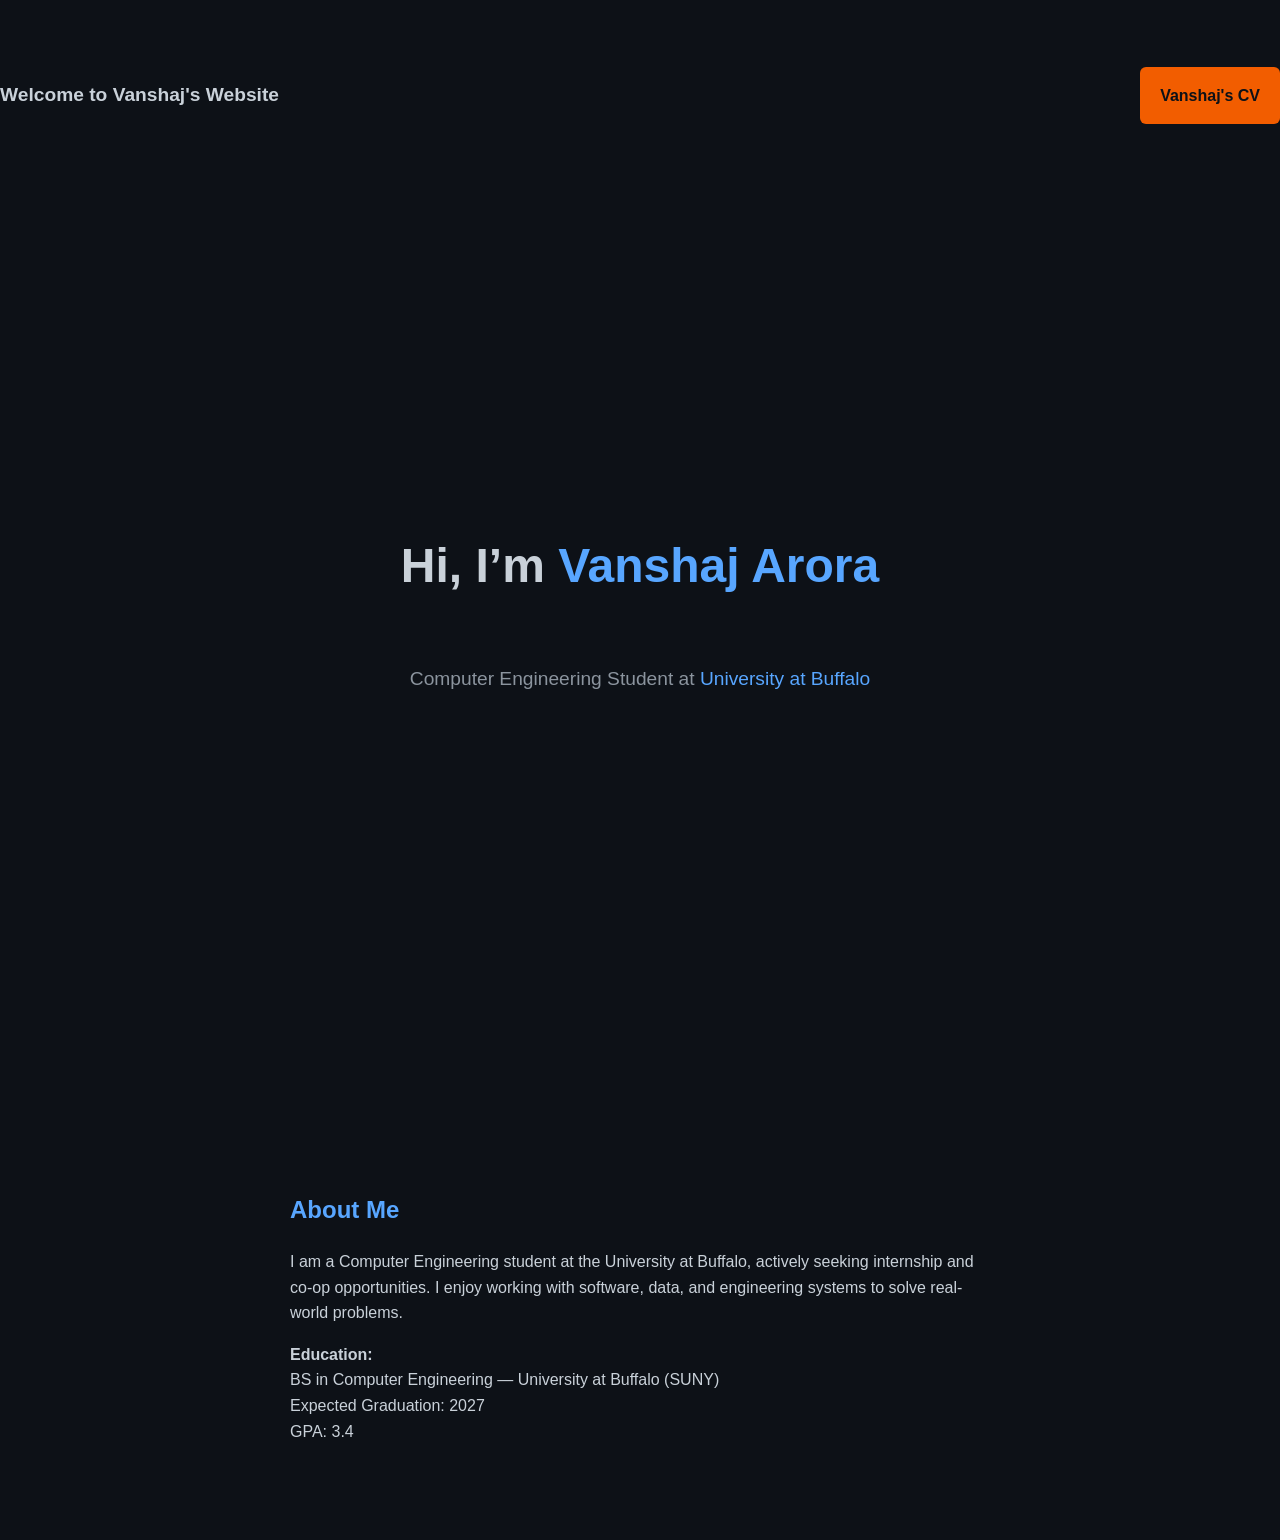
==== index.html @ a30e6b54 "Add files via upload" ====
<!DOCTYPE html>
<html lang="en">
<head>
  <meta charset="UTF-8" />
  <meta name="viewport" content="width=device-width, initial-scale=1.0" />
  <title>My Portfolio</title>
  <link rel="stylesheet" href="style.css">
</head>
<body>

  <!-- NAVBAR -->
  <header class="navbar">
  <div class="nav-container">
    <div class="logo"> Welcome to Vanshaj's Website </div>

    <div class="nav-right">
      <a href="Vanshaj Website/Vanshaj CV.pdf" download class="cv-btn">Vanshaj's CV</a>
    </div>
  </div>
</header>

  <!-- HERO SECTION -->
  <section id="hero">
    <h1>Hi, I’m <span class="highlight">Vanshaj Arora</span></h1>
    <p>
  Computer Engineering Student at
  <a href="https://www.buffalo.edu" target="_blank" class="school-link">
    University at Buffalo
  </a>
</p>
  </section>

  <!-- ABOUT SECTION -->
  <section id="about">
    <h2>About Me</h2>
    <p>
      I am a Computer Engineering student at the University at Buffalo,
      actively seeking internship and co-op opportunities.
      I enjoy working with software, data, and engineering systems
      to solve real-world problems.
    </p>

    <p>
      <strong>Education:</strong><br>
      BS in Computer Engineering — University at Buffalo (SUNY)<br>
      Expected Graduation: 2027<br>
      GPA: 3.4
    </p>
  </section>

</body>
</html>
---- style.css ----
body {
  padding-top: 80px;
  margin: 0;
  font-family: Arial, Helvetica, sans-serif;
  background-color: #0d1117;
  color: #c9d1d9;
  line-height: 1.6;
}

section {
  padding: 80px 20px;
  max-width: 900px;
  margin: auto;
}

/* HERO */
#hero {
  text-align: center;
  min-height: calc(100vh - 80px);
  display: flex;
  flex-direction: column;
  justify-content: center;
}

#hero h1 {
  font-size: 3rem;
}

#hero p {
  font-size: 1.2rem;
  color: #8b949e;
}

.highlight {
  color: #58a6ff;
}

/* ABOUT */
#about {
  max-width: 700px;
  margin: 0 auto;
  text-align: left;
}

h2 {
  color: #58a6ff;
  margin-bottom: 20px;
}

/* NAVBAR */
.navbar {
  .nav-container {
  max-width: 1300px;
  margin: 0 auto;
  width: 100%;
  display: flex;
  justify-content: space-between;
  align-items: center;
}

}

.logo {
  font-size: 1.2rem;
  font-weight: bold;
}

/* CV BUTTON */
.cv-btn {
  padding: 20px 20px;
  background-color: #f25d00;
  color: #0d1117;
  text-decoration: brown;
  border-radius: 6px;
  font-weight: bold;
}

.cv-btn:hover {
  transform: translateY(-2px);
}
.school-link {
  color: #58a6ff;
  text-decoration: none;
  font-weight: 500;
}

.school-link:hover {
  text-decoration: underline;
}
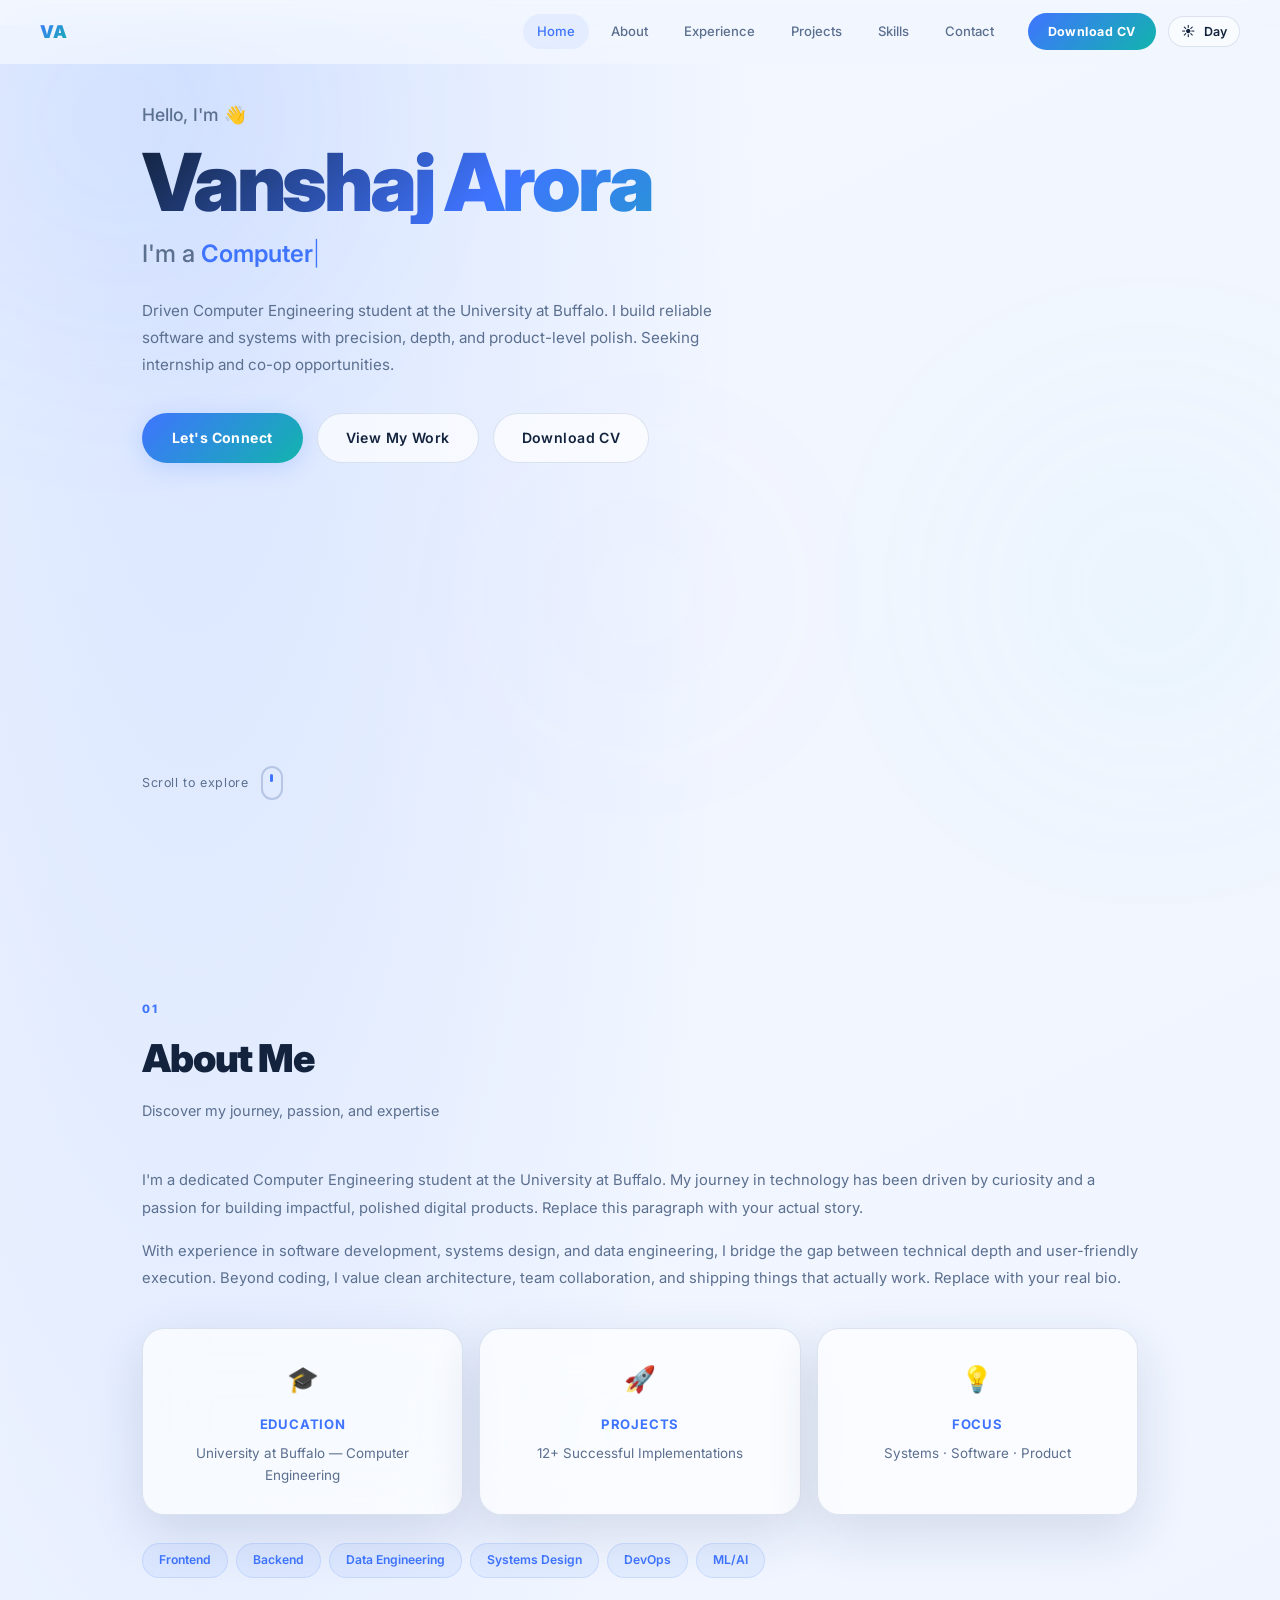
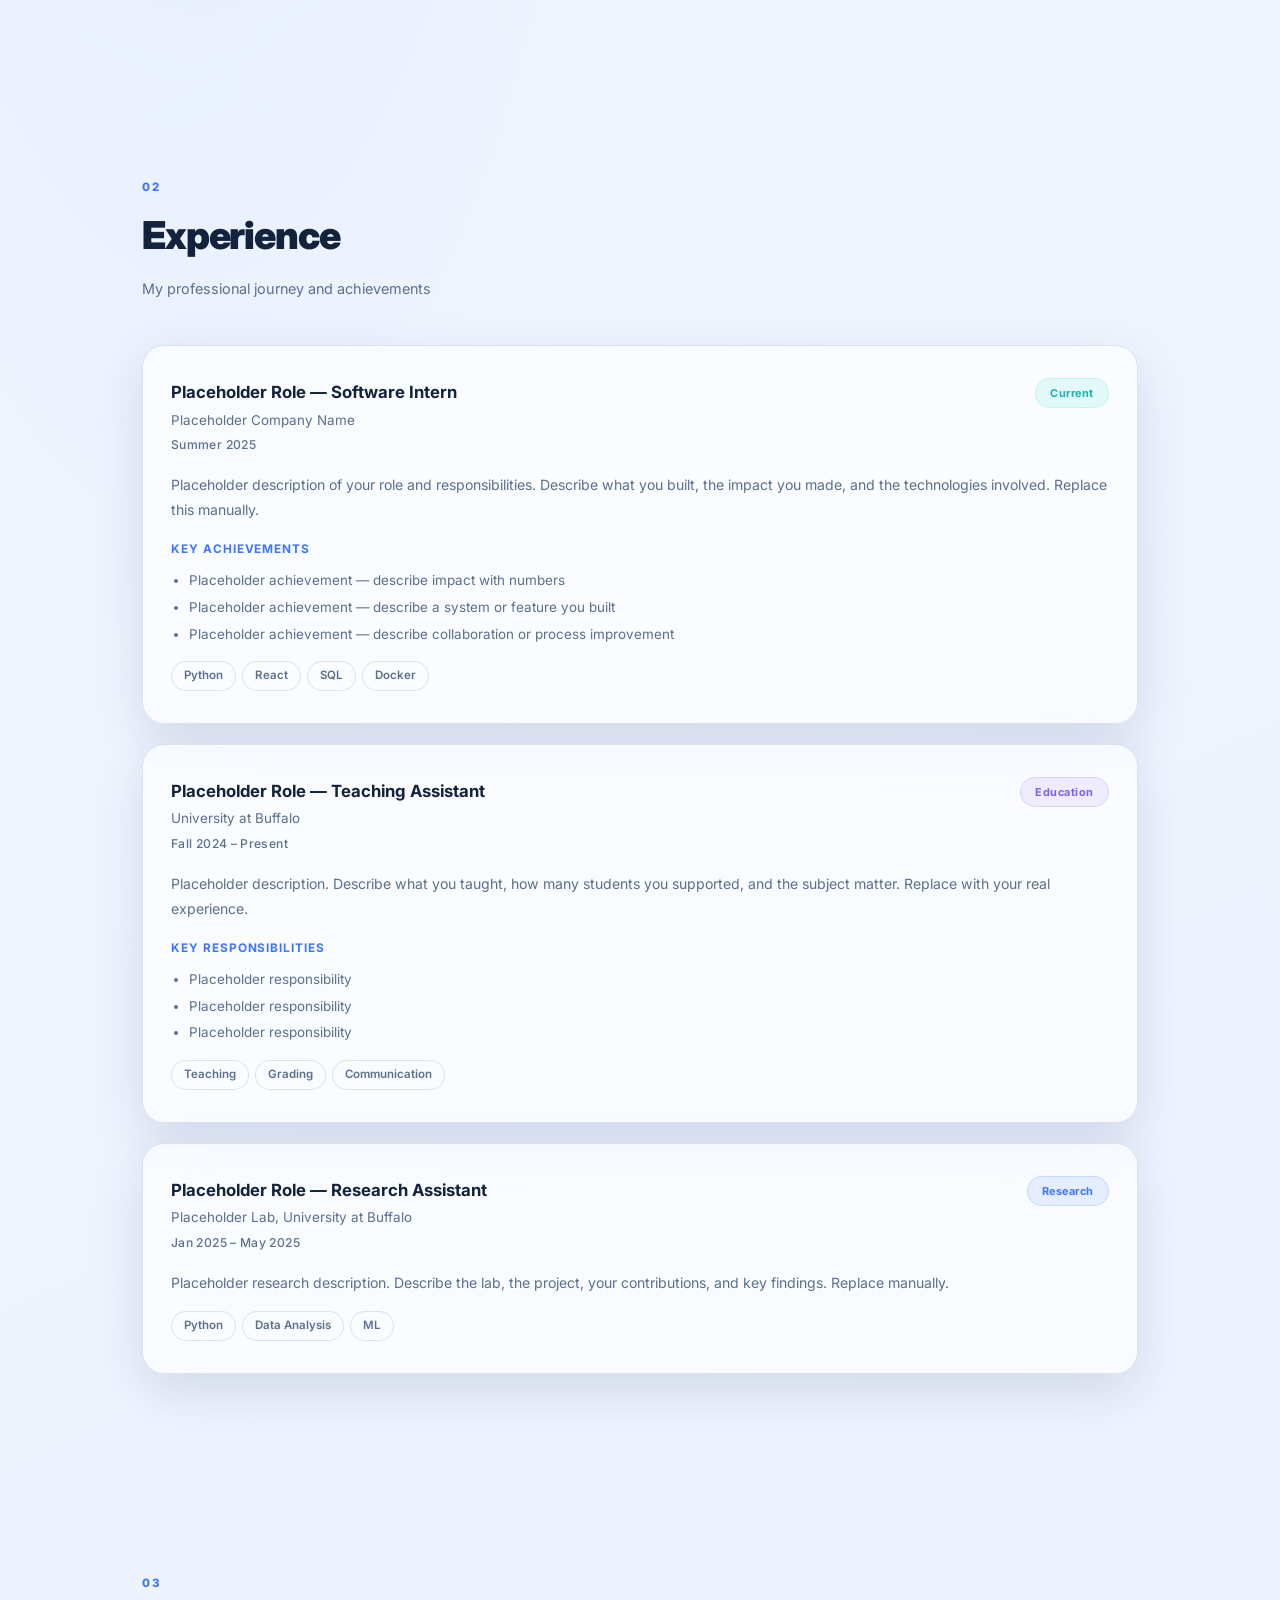
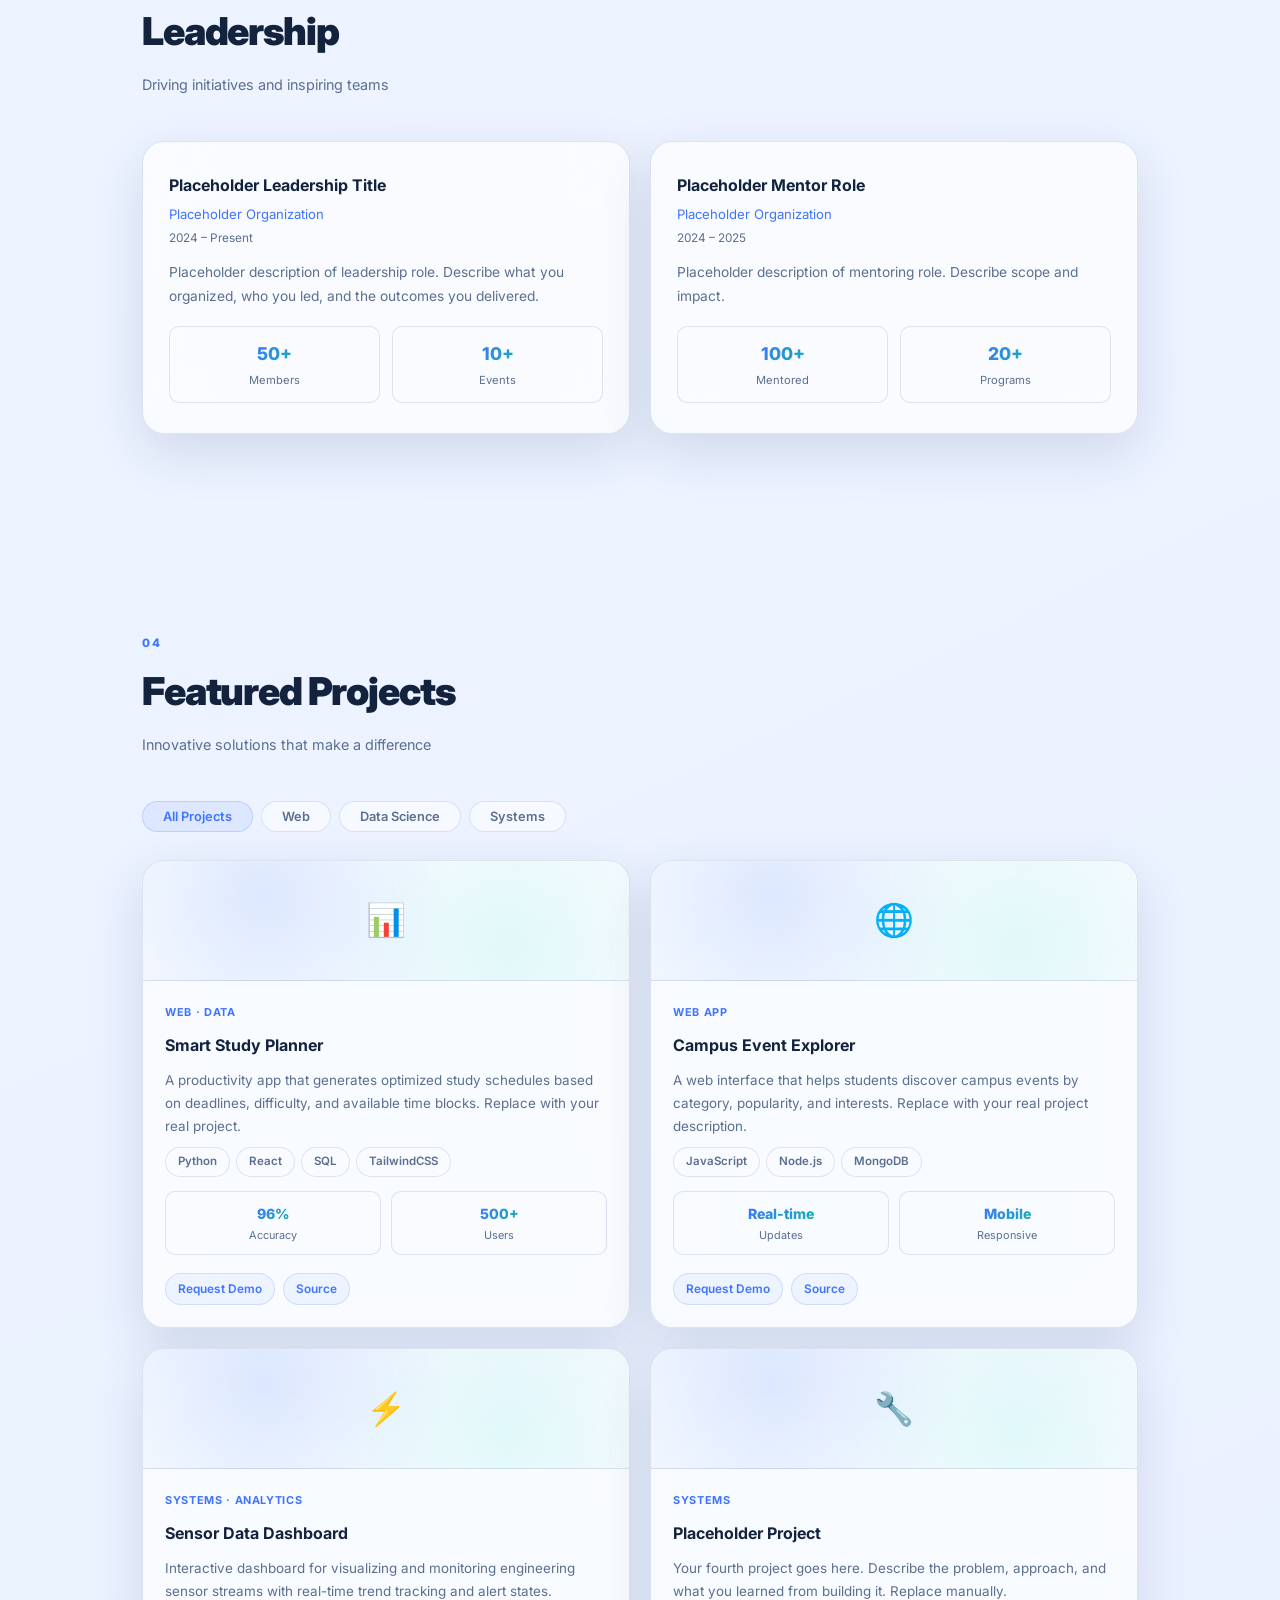
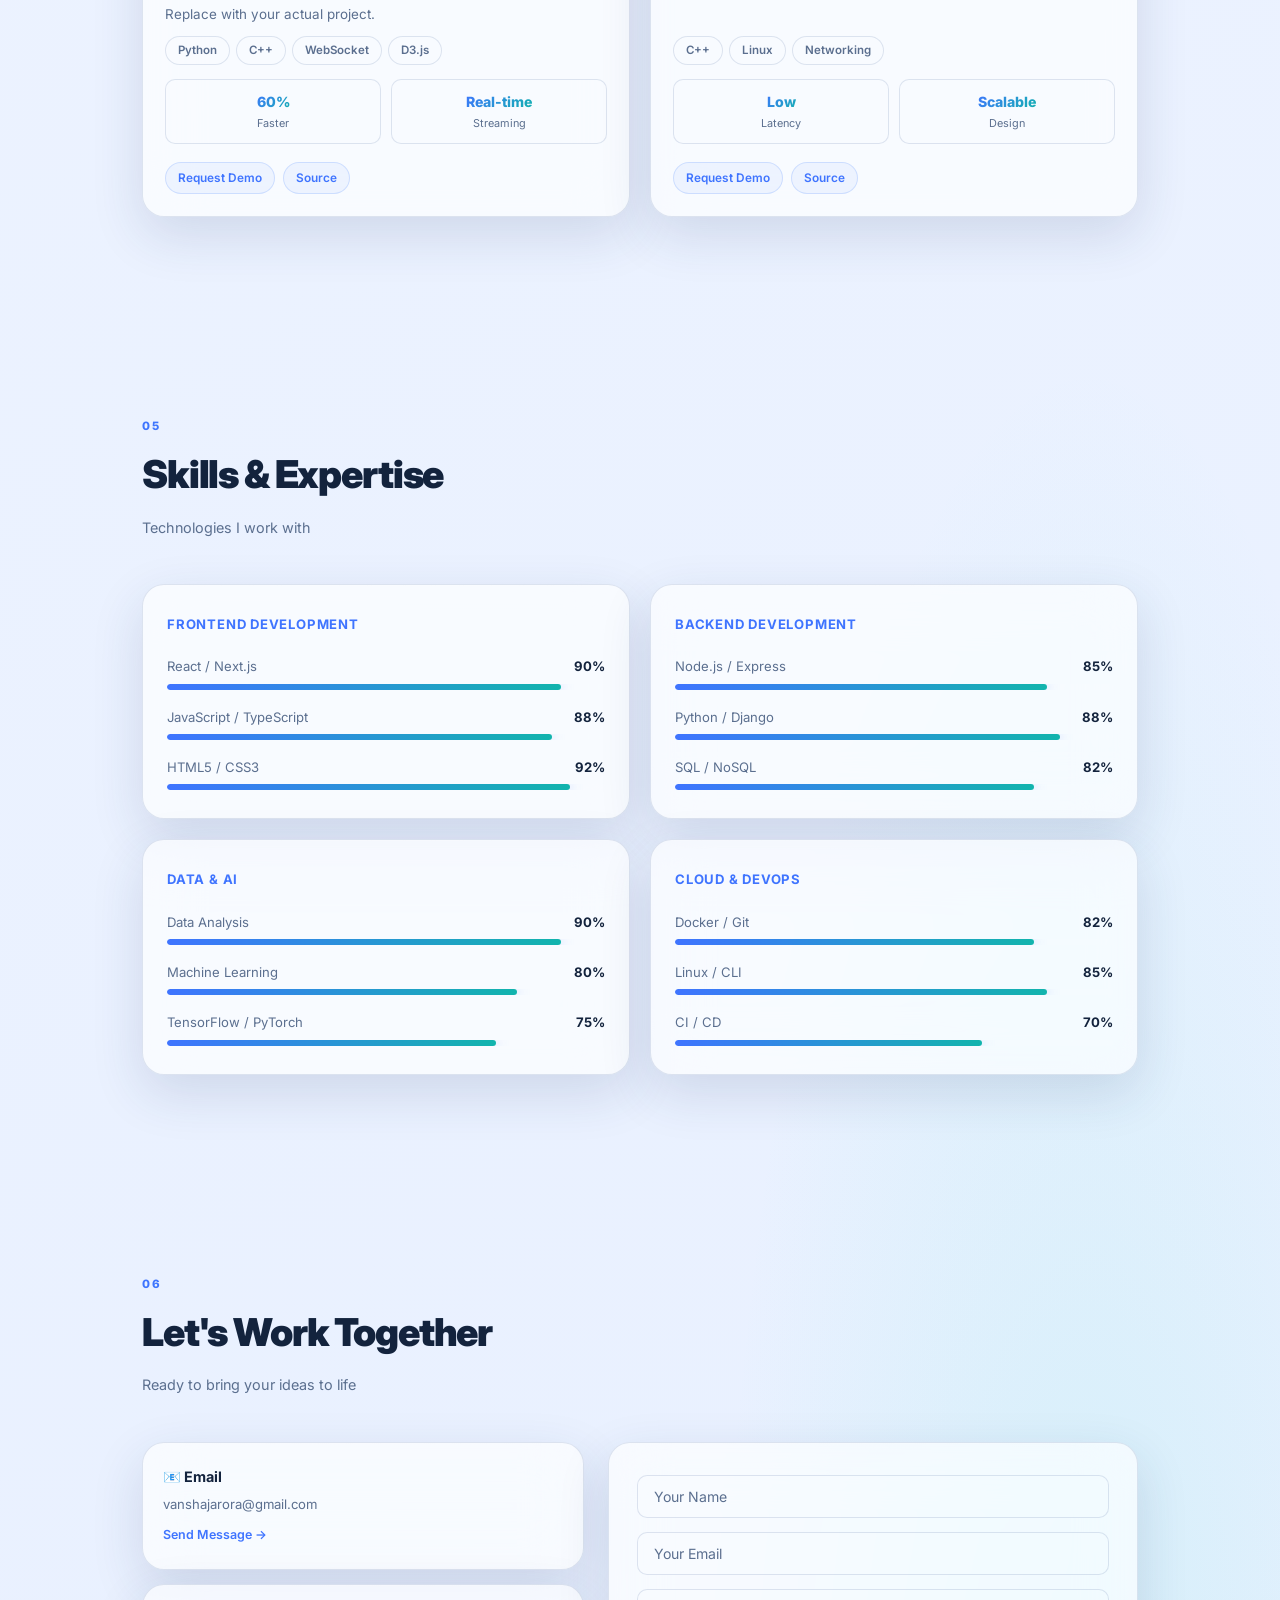
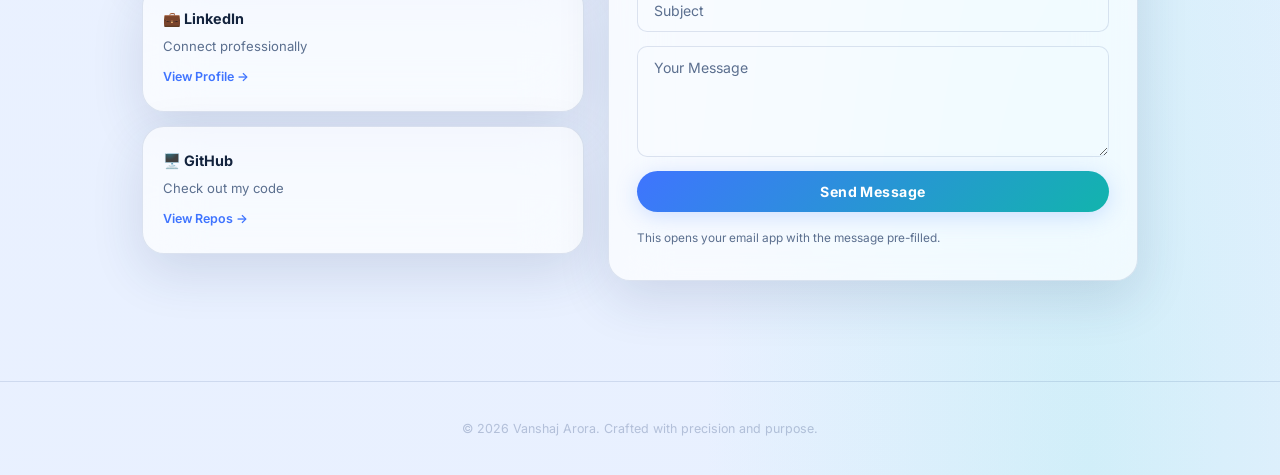
==== commit 5cfd9829: "Add files via upload" ====
--- a/index.html
+++ b/index.html
@@ -3,50 +3,698 @@
 <head>
   <meta charset="UTF-8" />
   <meta name="viewport" content="width=device-width, initial-scale=1.0" />
-  <title>My Portfolio</title>
+  <title>Vanshaj Arora | Software Engineer</title>
+  <script>
+    (() => {
+      const saved = localStorage.getItem("theme");
+      const prefersLight = window.matchMedia && window.matchMedia("(prefers-color-scheme: light)").matches;
+      const theme = saved || (prefersLight ? "light" : "dark");
+      document.documentElement.setAttribute("data-theme", theme);
+    })();
+  </script>
+  <link rel="preconnect" href="https://fonts.googleapis.com">
+  <link rel="preconnect" href="https://fonts.gstatic.com" crossorigin>
+  <link href="https://fonts.googleapis.com/css2?family=Inter:wght@300;400;500;600;700;800;900&display=swap" rel="stylesheet">
   <link rel="stylesheet" href="style.css">
 </head>
 <body>
 
-  <!-- NAVBAR -->
-  <header class="navbar">
-  <div class="nav-container">
-    <div class="logo"> Welcome to Vanshaj's Website </div>
-
+  <!-- ═══ SCROLL PROGRESS ═══ -->
+  <div class="scroll-progress" id="scrollProgress"></div>
+
+  <!-- ═══ CURSOR GLOW ═══ -->
+  <div class="cursor-glow" id="cursorGlow" aria-hidden="true"></div>
+
+  <!-- ═══ BACKGROUND ═══ -->
+  <div class="bg-blur b1"></div>
+  <div class="bg-blur b2"></div>
+  <div class="bg-blur b3"></div>
+  <div class="particle-overlay"></div>
+
+  <!-- ═══ NAVBAR ═══ -->
+  <header class="navbar" id="navbar">
+    <a href="#hero" class="nav-logo">VA</a>
+    <nav class="nav-links" id="navLinks">
+      <a href="#hero" class="active">Home</a>
+      <a href="#about">About</a>
+      <a href="#experience">Experience</a>
+      <a href="#projects">Projects</a>
+      <a href="#skills">Skills</a>
+      <a href="#contact">Contact</a>
+    </nav>
     <div class="nav-right">
-      <a href="Vanshaj Website/Vanshaj CV.pdf" download class="cv-btn">Vanshaj's CV</a>
+      <a href="Vanshaj CV.pdf" download class="nav-cv-btn">Download CV</a>
+      <button class="theme-toggle" id="themeToggle" type="button" aria-label="Toggle day and night mode">
+        <span class="theme-toggle-icon" id="themeToggleIcon">🌙</span>
+        <span class="theme-toggle-label" id="themeToggleLabel">Night</span>
+      </button>
+      <button class="hamburger" id="hamburger" type="button" aria-label="Toggle menu">
+        <span></span><span></span><span></span>
+      </button>
     </div>
+  </header>
+
+  <!-- ═══ MOBILE NAV ═══ -->
+  <div class="mobile-nav" id="mobileNav">
+    <a href="#hero">Home</a>
+    <a href="#about">About</a>
+    <a href="#experience">Experience</a>
+    <a href="#projects">Projects</a>
+    <a href="#skills">Skills</a>
+    <a href="#contact">Contact</a>
+    <button class="theme-toggle theme-toggle-mobile" id="themeToggleMobile" type="button" aria-label="Toggle day and night mode">
+      <span class="theme-toggle-icon" id="themeToggleIconMobile">🌙</span>
+      <span class="theme-toggle-label" id="themeToggleLabelMobile">Night Mode</span>
+    </button>
   </div>
-</header>
-
-  <!-- HERO SECTION -->
-  <section id="hero">
-    <h1>Hi, I’m <span class="highlight">Vanshaj Arora</span></h1>
-    <p>
-  Computer Engineering Student at
-  <a href="https://www.buffalo.edu" target="_blank" class="school-link">
-    University at Buffalo
-  </a>
-</p>
-  </section>
-
-  <!-- ABOUT SECTION -->
-  <section id="about">
-    <h2>About Me</h2>
-    <p>
-      I am a Computer Engineering student at the University at Buffalo,
-      actively seeking internship and co-op opportunities.
-      I enjoy working with software, data, and engineering systems
-      to solve real-world problems.
-    </p>
-
-    <p>
-      <strong>Education:</strong><br>
-      BS in Computer Engineering — University at Buffalo (SUNY)<br>
-      Expected Graduation: 2027<br>
-      GPA: 3.4
-    </p>
-  </section>
+
+  <main>
+
+    <!-- ═══ 00 · HERO ═══ -->
+    <section id="hero" class="sect sect-hero">
+      <div class="hero-content reveal">
+        <p class="hero-hello">Hello, I'm <span class="wave">👋</span></p>
+        <h1 class="hero-name">Vanshaj Arora</h1>
+        <p class="hero-typed">I'm a <span class="typed" id="typed"></span><span class="typed-cursor">|</span></p>
+        <p class="hero-bio">
+          Driven Computer Engineering student at the University at Buffalo.
+          I build reliable software and systems with precision, depth, and product-level polish.
+          Seeking internship and co-op opportunities.
+        </p>
+        <div class="hero-btns">
+          <a href="#contact" class="btn-glow">Let's Connect</a>
+          <a href="#projects" class="btn-outline">View My Work</a>
+          <a href="Vanshaj CV.pdf" download class="btn-outline">Download CV</a>
+        </div>
+      </div>
+      <div class="scroll-hint reveal">
+        <span>Scroll to explore</span>
+        <div class="scroll-mouse"><div class="scroll-dot"></div></div>
+      </div>
+    </section>
+
+    <!-- ═══ 01 · ABOUT ═══ -->
+    <section id="about" class="sect">
+      <div class="sect-inner reveal">
+        <p class="sect-num">01</p>
+        <h2 class="sect-title">About Me</h2>
+        <p class="sect-sub">Discover my journey, passion, and expertise</p>
+
+        <div class="about-body">
+          <p>
+            I'm a dedicated Computer Engineering student at the University at Buffalo.
+            My journey in technology has been driven by curiosity and a passion for building
+            impactful, polished digital products. Replace this paragraph with your actual story.
+          </p>
+          <p>
+            With experience in software development, systems design, and data engineering,
+            I bridge the gap between technical depth and user-friendly execution.
+            Beyond coding, I value clean architecture, team collaboration, and shipping
+            things that actually work. Replace with your real bio.
+          </p>
+        </div>
+
+        <div class="about-cards">
+          <div class="about-card glass-card">
+            <div class="about-card-icon">🎓</div>
+            <h4>Education</h4>
+            <p>University at Buffalo — Computer Engineering</p>
+          </div>
+          <div class="about-card glass-card">
+            <div class="about-card-icon">🚀</div>
+            <h4>Projects</h4>
+            <p>12+ Successful Implementations</p>
+          </div>
+          <div class="about-card glass-card">
+            <div class="about-card-icon">💡</div>
+            <h4>Focus</h4>
+            <p>Systems · Software · Product</p>
+          </div>
+        </div>
+
+        <div class="about-pills">
+          <span>Frontend</span>
+          <span>Backend</span>
+          <span>Data Engineering</span>
+          <span>Systems Design</span>
+          <span>DevOps</span>
+          <span>ML/AI</span>
+        </div>
+      </div>
+    </section>
+
+    <!-- ═══ 02 · EXPERIENCE ═══ -->
+    <section id="experience" class="sect">
+      <div class="sect-inner reveal">
+        <p class="sect-num">02</p>
+        <h2 class="sect-title">Experience</h2>
+        <p class="sect-sub">My professional journey and achievements</p>
+
+        <div class="exp-list">
+
+          <article class="exp-card glass-card">
+            <div class="exp-header">
+              <div>
+                <h3>Placeholder Role — Software Intern</h3>
+                <p class="exp-org">Placeholder Company Name</p>
+                <p class="exp-date">Summer 2025</p>
+              </div>
+              <span class="exp-badge badge-current">Current</span>
+            </div>
+            <p class="exp-desc">
+              Placeholder description of your role and responsibilities. Describe what you
+              built, the impact you made, and the technologies involved. Replace this manually.
+            </p>
+            <div class="exp-highlights">
+              <h4>Key Achievements</h4>
+              <ul>
+                <li>Placeholder achievement — describe impact with numbers</li>
+                <li>Placeholder achievement — describe a system or feature you built</li>
+                <li>Placeholder achievement — describe collaboration or process improvement</li>
+              </ul>
+            </div>
+            <div class="pill-row">
+              <span>Python</span><span>React</span><span>SQL</span><span>Docker</span>
+            </div>
+          </article>
+
+          <article class="exp-card glass-card">
+            <div class="exp-header">
+              <div>
+                <h3>Placeholder Role — Teaching Assistant</h3>
+                <p class="exp-org">University at Buffalo</p>
+                <p class="exp-date">Fall 2024 – Present</p>
+              </div>
+              <span class="exp-badge badge-edu">Education</span>
+            </div>
+            <p class="exp-desc">
+              Placeholder description. Describe what you taught, how many students you
+              supported, and the subject matter. Replace with your real experience.
+            </p>
+            <div class="exp-highlights">
+              <h4>Key Responsibilities</h4>
+              <ul>
+                <li>Placeholder responsibility</li>
+                <li>Placeholder responsibility</li>
+                <li>Placeholder responsibility</li>
+              </ul>
+            </div>
+            <div class="pill-row">
+              <span>Teaching</span><span>Grading</span><span>Communication</span>
+            </div>
+          </article>
+
+          <article class="exp-card glass-card">
+            <div class="exp-header">
+              <div>
+                <h3>Placeholder Role — Research Assistant</h3>
+                <p class="exp-org">Placeholder Lab, University at Buffalo</p>
+                <p class="exp-date">Jan 2025 – May 2025</p>
+              </div>
+              <span class="exp-badge badge-research">Research</span>
+            </div>
+            <p class="exp-desc">
+              Placeholder research description. Describe the lab, the project, your
+              contributions, and key findings. Replace manually.
+            </p>
+            <div class="pill-row">
+              <span>Python</span><span>Data Analysis</span><span>ML</span>
+            </div>
+          </article>
+
+        </div>
+      </div>
+    </section>
+
+    <!-- ═══ 03 · LEADERSHIP ═══ -->
+    <section id="leadership" class="sect">
+      <div class="sect-inner reveal">
+        <p class="sect-num">03</p>
+        <h2 class="sect-title">Leadership</h2>
+        <p class="sect-sub">Driving initiatives and inspiring teams</p>
+
+        <div class="lead-grid">
+
+          <article class="lead-card glass-card">
+            <h3>Placeholder Leadership Title</h3>
+            <p class="lead-org">Placeholder Organization</p>
+            <p class="lead-date">2024 – Present</p>
+            <p class="lead-desc">
+              Placeholder description of leadership role. Describe what you organized,
+              who you led, and the outcomes you delivered.
+            </p>
+            <div class="lead-stats">
+              <div class="lead-stat">
+                <strong>50+</strong>
+                <span>Members</span>
+              </div>
+              <div class="lead-stat">
+                <strong>10+</strong>
+                <span>Events</span>
+              </div>
+            </div>
+          </article>
+
+          <article class="lead-card glass-card">
+            <h3>Placeholder Mentor Role</h3>
+            <p class="lead-org">Placeholder Organization</p>
+            <p class="lead-date">2024 – 2025</p>
+            <p class="lead-desc">
+              Placeholder description of mentoring role. Describe scope and impact.
+            </p>
+            <div class="lead-stats">
+              <div class="lead-stat">
+                <strong>100+</strong>
+                <span>Mentored</span>
+              </div>
+              <div class="lead-stat">
+                <strong>20+</strong>
+                <span>Programs</span>
+              </div>
+            </div>
+          </article>
+
+        </div>
+      </div>
+    </section>
+
+    <!-- ═══ 04 · PROJECTS ═══ -->
+    <section id="projects" class="sect">
+      <div class="sect-inner reveal">
+        <p class="sect-num">04</p>
+        <h2 class="sect-title">Featured Projects</h2>
+        <p class="sect-sub">Innovative solutions that make a difference</p>
+
+        <div class="proj-filters">
+          <button class="proj-filter active" data-filter="all" type="button">All Projects</button>
+          <button class="proj-filter" data-filter="web" type="button">Web</button>
+          <button class="proj-filter" data-filter="data" type="button">Data Science</button>
+          <button class="proj-filter" data-filter="systems" type="button">Systems</button>
+        </div>
+
+        <div class="proj-grid">
+
+          <article class="proj-card glass-card" data-cat="web data">
+            <div class="proj-visual">
+              <div class="proj-icon">📊</div>
+            </div>
+            <div class="proj-body">
+              <span class="proj-tag">Web · Data</span>
+              <h3>Smart Study Planner</h3>
+              <p>
+                A productivity app that generates optimized study schedules based on deadlines,
+                difficulty, and available time blocks. Replace with your real project.
+              </p>
+              <div class="pill-row">
+                <span>Python</span><span>React</span><span>SQL</span><span>TailwindCSS</span>
+              </div>
+              <div class="proj-stats">
+                <div class="proj-stat"><strong>96%</strong><span>Accuracy</span></div>
+                <div class="proj-stat"><strong>500+</strong><span>Users</span></div>
+              </div>
+              <div class="proj-actions">
+                <a href="#contact">Request Demo</a>
+                <a href="#" onclick="return false;">Source</a>
+              </div>
+            </div>
+          </article>
+
+          <article class="proj-card glass-card" data-cat="web">
+            <div class="proj-visual">
+              <div class="proj-icon">🌐</div>
+            </div>
+            <div class="proj-body">
+              <span class="proj-tag">Web App</span>
+              <h3>Campus Event Explorer</h3>
+              <p>
+                A web interface that helps students discover campus events by category,
+                popularity, and interests. Replace with your real project description.
+              </p>
+              <div class="pill-row">
+                <span>JavaScript</span><span>Node.js</span><span>MongoDB</span>
+              </div>
+              <div class="proj-stats">
+                <div class="proj-stat"><strong>Real-time</strong><span>Updates</span></div>
+                <div class="proj-stat"><strong>Mobile</strong><span>Responsive</span></div>
+              </div>
+              <div class="proj-actions">
+                <a href="#contact">Request Demo</a>
+                <a href="#" onclick="return false;">Source</a>
+              </div>
+            </div>
+          </article>
+
+          <article class="proj-card glass-card" data-cat="systems data">
+            <div class="proj-visual">
+              <div class="proj-icon">⚡</div>
+            </div>
+            <div class="proj-body">
+              <span class="proj-tag">Systems · Analytics</span>
+              <h3>Sensor Data Dashboard</h3>
+              <p>
+                Interactive dashboard for visualizing and monitoring engineering sensor streams
+                with real-time trend tracking and alert states. Replace with your actual project.
+              </p>
+              <div class="pill-row">
+                <span>Python</span><span>C++</span><span>WebSocket</span><span>D3.js</span>
+              </div>
+              <div class="proj-stats">
+                <div class="proj-stat"><strong>60%</strong><span>Faster</span></div>
+                <div class="proj-stat"><strong>Real-time</strong><span>Streaming</span></div>
+              </div>
+              <div class="proj-actions">
+                <a href="#contact">Request Demo</a>
+                <a href="#" onclick="return false;">Source</a>
+              </div>
+            </div>
+          </article>
+
+          <article class="proj-card glass-card" data-cat="systems">
+            <div class="proj-visual">
+              <div class="proj-icon">🔧</div>
+            </div>
+            <div class="proj-body">
+              <span class="proj-tag">Systems</span>
+              <h3>Placeholder Project</h3>
+              <p>
+                Your fourth project goes here. Describe the problem, approach,
+                and what you learned from building it. Replace manually.
+              </p>
+              <div class="pill-row">
+                <span>C++</span><span>Linux</span><span>Networking</span>
+              </div>
+              <div class="proj-stats">
+                <div class="proj-stat"><strong>Low</strong><span>Latency</span></div>
+                <div class="proj-stat"><strong>Scalable</strong><span>Design</span></div>
+              </div>
+              <div class="proj-actions">
+                <a href="#contact">Request Demo</a>
+                <a href="#" onclick="return false;">Source</a>
+              </div>
+            </div>
+          </article>
+
+        </div>
+      </div>
+    </section>
+
+    <!-- ═══ 05 · SKILLS ═══ -->
+    <section id="skills" class="sect">
+      <div class="sect-inner reveal">
+        <p class="sect-num">05</p>
+        <h2 class="sect-title">Skills &amp; Expertise</h2>
+        <p class="sect-sub">Technologies I work with</p>
+
+        <div class="skills-grid">
+
+          <div class="skill-block glass-card">
+            <h3>Frontend Development</h3>
+            <div class="skill-bar-group">
+              <div class="skill-bar-item">
+                <div class="skill-bar-top"><span>React / Next.js</span><span>90%</span></div>
+                <div class="skill-bar-track"><div class="skill-bar-fill" style="--w:90%"></div></div>
+              </div>
+              <div class="skill-bar-item">
+                <div class="skill-bar-top"><span>JavaScript / TypeScript</span><span>88%</span></div>
+                <div class="skill-bar-track"><div class="skill-bar-fill" style="--w:88%"></div></div>
+              </div>
+              <div class="skill-bar-item">
+                <div class="skill-bar-top"><span>HTML5 / CSS3</span><span>92%</span></div>
+                <div class="skill-bar-track"><div class="skill-bar-fill" style="--w:92%"></div></div>
+              </div>
+            </div>
+          </div>
+
+          <div class="skill-block glass-card">
+            <h3>Backend Development</h3>
+            <div class="skill-bar-group">
+              <div class="skill-bar-item">
+                <div class="skill-bar-top"><span>Node.js / Express</span><span>85%</span></div>
+                <div class="skill-bar-track"><div class="skill-bar-fill" style="--w:85%"></div></div>
+              </div>
+              <div class="skill-bar-item">
+                <div class="skill-bar-top"><span>Python / Django</span><span>88%</span></div>
+                <div class="skill-bar-track"><div class="skill-bar-fill" style="--w:88%"></div></div>
+              </div>
+              <div class="skill-bar-item">
+                <div class="skill-bar-top"><span>SQL / NoSQL</span><span>82%</span></div>
+                <div class="skill-bar-track"><div class="skill-bar-fill" style="--w:82%"></div></div>
+              </div>
+            </div>
+          </div>
+
+          <div class="skill-block glass-card">
+            <h3>Data &amp; AI</h3>
+            <div class="skill-bar-group">
+              <div class="skill-bar-item">
+                <div class="skill-bar-top"><span>Data Analysis</span><span>90%</span></div>
+                <div class="skill-bar-track"><div class="skill-bar-fill" style="--w:90%"></div></div>
+              </div>
+              <div class="skill-bar-item">
+                <div class="skill-bar-top"><span>Machine Learning</span><span>80%</span></div>
+                <div class="skill-bar-track"><div class="skill-bar-fill" style="--w:80%"></div></div>
+              </div>
+              <div class="skill-bar-item">
+                <div class="skill-bar-top"><span>TensorFlow / PyTorch</span><span>75%</span></div>
+                <div class="skill-bar-track"><div class="skill-bar-fill" style="--w:75%"></div></div>
+              </div>
+            </div>
+          </div>
+
+          <div class="skill-block glass-card">
+            <h3>Cloud &amp; DevOps</h3>
+            <div class="skill-bar-group">
+              <div class="skill-bar-item">
+                <div class="skill-bar-top"><span>Docker / Git</span><span>82%</span></div>
+                <div class="skill-bar-track"><div class="skill-bar-fill" style="--w:82%"></div></div>
+              </div>
+              <div class="skill-bar-item">
+                <div class="skill-bar-top"><span>Linux / CLI</span><span>85%</span></div>
+                <div class="skill-bar-track"><div class="skill-bar-fill" style="--w:85%"></div></div>
+              </div>
+              <div class="skill-bar-item">
+                <div class="skill-bar-top"><span>CI / CD</span><span>70%</span></div>
+                <div class="skill-bar-track"><div class="skill-bar-fill" style="--w:70%"></div></div>
+              </div>
+            </div>
+          </div>
+
+        </div>
+      </div>
+    </section>
+
+    <!-- ═══ 06 · CONTACT ═══ -->
+    <section id="contact" class="sect">
+      <div class="sect-inner reveal">
+        <p class="sect-num">06</p>
+        <h2 class="sect-title">Let's Work Together</h2>
+        <p class="sect-sub">Ready to bring your ideas to life</p>
+
+        <div class="contact-grid">
+
+          <div class="contact-links">
+            <a href="mailto:vanshajarora@gmail.com" class="contact-link-card glass-card">
+              <h4>📧 Email</h4>
+              <p>vanshajarora@gmail.com</p>
+              <span class="cl-action">Send Message →</span>
+            </a>
+            <a href="https://linkedin.com/in/vanshaj" target="_blank" rel="noopener" class="contact-link-card glass-card">
+              <h4>💼 LinkedIn</h4>
+              <p>Connect professionally</p>
+              <span class="cl-action">View Profile →</span>
+            </a>
+            <a href="https://github.com/vanshaj" target="_blank" rel="noopener" class="contact-link-card glass-card">
+              <h4>🖥️ GitHub</h4>
+              <p>Check out my code</p>
+              <span class="cl-action">View Repos →</span>
+            </a>
+          </div>
+
+          <form class="contact-form glass-card" id="contactForm">
+            <input type="text" placeholder="Your Name" required />
+            <input type="email" placeholder="Your Email" required />
+            <input type="text" placeholder="Subject" />
+            <textarea placeholder="Your Message" rows="5" required></textarea>
+            <button type="submit" class="btn-glow">Send Message</button>
+            <p class="form-note" id="formNote">This opens your email app with the message pre-filled.</p>
+          </form>
+
+        </div>
+      </div>
+    </section>
+
+  </main>
+
+  <footer>
+    <p>&copy; 2026 Vanshaj Arora. Crafted with precision and purpose.</p>
+  </footer>
+
+  <!-- Back to top -->
+  <button class="back-to-top" id="backToTop" aria-label="Back to top" type="button">↑</button>
+
+  <script>
+    /* ── REFS ── */
+    const $ = (s) => document.querySelector(s);
+    const $$ = (s) => document.querySelectorAll(s);
+    const navbar          = $("#navbar");
+    const hamburger       = $("#hamburger");
+    const mobileNav       = $("#mobileNav");
+    const navLinks        = $$(".nav-links a, .mobile-nav a");
+    const scrollProgress  = $("#scrollProgress");
+    const cursorGlow      = $("#cursorGlow");
+    const backToTop       = $("#backToTop");
+    const revealEls       = $$(".reveal");
+    const filterBtns      = $$(".proj-filter");
+    const projCards       = $$(".proj-card");
+    const skillBars       = $$(".skill-bar-fill");
+    const contactForm     = $("#contactForm");
+    const formNote        = $("#formNote");
+    const themeToggle     = $("#themeToggle");
+    const themeToggleIcon = $("#themeToggleIcon");
+    const themeToggleLabel = $("#themeToggleLabel");
+    const themeToggleMobile = $("#themeToggleMobile");
+    const themeToggleIconMobile = $("#themeToggleIconMobile");
+    const themeToggleLabelMobile = $("#themeToggleLabelMobile");
+    const reduced         = window.matchMedia("(prefers-reduced-motion: reduce)").matches;
+
+    /* ── TYPED EFFECT ── */
+    const roles = [
+      "Software Engineer",
+      "Computer Engineering Student",
+      "Systems Thinker",
+      "Product Builder",
+      "Full Stack Developer"
+    ];
+    let roleIdx = 0, charIdx = 0, deleting = false;
+    const typedEl = $("#typed");
+    function typeLoop() {
+      const current = roles[roleIdx];
+      if (!deleting) {
+        typedEl.textContent = current.substring(0, ++charIdx);
+        if (charIdx === current.length) { deleting = true; setTimeout(typeLoop, 1800); return; }
+        setTimeout(typeLoop, 70);
+      } else {
+        typedEl.textContent = current.substring(0, --charIdx);
+        if (charIdx === 0) { deleting = false; roleIdx = (roleIdx + 1) % roles.length; setTimeout(typeLoop, 400); return; }
+        setTimeout(typeLoop, 40);
+      }
+    }
+    typeLoop();
+
+    /* ── SCROLL ── */
+    const sections = $$("section[id]");
+    function onScroll() {
+      const sy = window.scrollY;
+      navbar.classList.toggle("scrolled", sy > 40);
+      backToTop.classList.toggle("visible", sy > 500);
+      const dh = document.documentElement.scrollHeight - window.innerHeight;
+      if (scrollProgress) scrollProgress.style.width = dh > 0 ? `${(sy / dh) * 100}%` : "0%";
+
+      let current = "";
+      sections.forEach((s) => {
+        if (sy >= s.offsetTop - 200) current = s.id;
+      });
+      navLinks.forEach((a) => {
+        a.classList.toggle("active", a.getAttribute("href") === `#${current}`);
+      });
+    }
+    window.addEventListener("scroll", onScroll, { passive: true });
+    onScroll();
+
+    /* ── HAMBURGER ── */
+    hamburger?.addEventListener("click", () => {
+      hamburger.classList.toggle("open");
+      mobileNav?.classList.toggle("open");
+    });
+    $$(".mobile-nav a").forEach((a) => a.addEventListener("click", () => {
+      hamburger?.classList.remove("open");
+      mobileNav?.classList.remove("open");
+    }));
+
+    /* ── BACK TO TOP ── */
+    backToTop?.addEventListener("click", () => window.scrollTo({ top: 0, behavior: "smooth" }));
+
+    /* ── CURSOR GLOW ── */
+    if (cursorGlow && !reduced) {
+      window.addEventListener("pointermove", (e) => {
+        cursorGlow.style.transform = `translate(${e.clientX - 140}px,${e.clientY - 140}px)`;
+      });
+    }
+
+    /* ── THEME TOGGLE ── */
+    const setTheme = (theme) => {
+      const isLight = theme === "light";
+      document.documentElement.setAttribute("data-theme", isLight ? "light" : "dark");
+      localStorage.setItem("theme", isLight ? "light" : "dark");
+      if (themeToggleIcon) themeToggleIcon.textContent = isLight ? "☀️" : "🌙";
+      if (themeToggleLabel) themeToggleLabel.textContent = isLight ? "Day" : "Night";
+      if (themeToggleIconMobile) themeToggleIconMobile.textContent = isLight ? "☀️" : "🌙";
+      if (themeToggleLabelMobile) themeToggleLabelMobile.textContent = isLight ? "Day Mode" : "Night Mode";
+    };
+    const currentTheme = document.documentElement.getAttribute("data-theme") || "dark";
+    setTheme(currentTheme);
+    const toggleTheme = () => {
+      const now = document.documentElement.getAttribute("data-theme") || "dark";
+      setTheme(now === "dark" ? "light" : "dark");
+    };
+    themeToggle?.addEventListener("click", toggleTheme);
+    themeToggleMobile?.addEventListener("click", toggleTheme);
+
+    /* ── REVEAL ── */
+    if (!reduced) {
+      const rObs = new IntersectionObserver((entries) => {
+        entries.forEach((e) => { if (e.isIntersecting) { e.target.classList.add("revealed"); rObs.unobserve(e.target); } });
+      }, { threshold: 0.12 });
+      revealEls.forEach((el) => rObs.observe(el));
+
+      const sObs = new IntersectionObserver((entries) => {
+        entries.forEach((e) => { if (e.isIntersecting) { e.target.classList.add("filled"); sObs.unobserve(e.target); } });
+      }, { threshold: 0.3 });
+      skillBars.forEach((b) => sObs.observe(b));
+    } else {
+      revealEls.forEach((el) => el.classList.add("revealed"));
+      skillBars.forEach((b) => b.classList.add("filled"));
+    }
+
+    /* ── PROJECT FILTER ── */
+    filterBtns.forEach((btn) => {
+      btn.addEventListener("click", () => {
+        const f = btn.dataset.filter;
+        filterBtns.forEach((b) => b.classList.remove("active"));
+        btn.classList.add("active");
+        projCards.forEach((c) => {
+          const cat = c.dataset.cat || "";
+          c.classList.toggle("hidden", f !== "all" && !cat.includes(f));
+        });
+      });
+    });
+
+    /* ── SMOOTH INTERNAL LINKS ── */
+    $$("a[href^='#']").forEach((anchor) => {
+      anchor.addEventListener("click", (e) => {
+        const href = anchor.getAttribute("href");
+        if (!href || href === "#") return;
+        const target = document.querySelector(href);
+        if (!target) return;
+        e.preventDefault();
+        const y = target.getBoundingClientRect().top + window.scrollY - 72;
+        window.scrollTo({ top: y, behavior: "smooth" });
+      });
+    });
+
+    /* ── CONTACT FORM (REAL ACTION) ── */
+    contactForm?.addEventListener("submit", (e) => {
+      e.preventDefault();
+      const fields = contactForm.querySelectorAll("input, textarea");
+      const name = fields[0].value.trim();
+      const email = fields[1].value.trim();
+      const subject = fields[2].value.trim() || "Portfolio Inquiry";
+      const message = fields[3].value.trim();
+      const body = encodeURIComponent(`Name: ${name}\nEmail: ${email}\n\n${message}`);
+      window.location.href = `mailto:vanshajarora@gmail.com?subject=${encodeURIComponent(subject)}&body=${body}`;
+      if (formNote) formNote.textContent = "Opening your email app...";
+    });
+  </script>
 
 </body>
 </html>
--- a/style.css
+++ b/style.css
@@ -1,90 +1,661 @@
+/* ================================================================
+   VANSHAJ ARORA PORTFOLIO — Apple Glass × Atharva-style UI
+   ================================================================ */
+
+:root {
+  --bg:         #060a14;
+  --bg2:        #0b1121;
+  --bg3:        #10182e;
+  --glow-1:     rgba(100,155,255,.14);
+  --glow-2:     rgba(88,230,217,.09);
+  --text:       #e4eaf6;
+  --muted:      #7d8fb3;
+  --primary:    #6c9bff;
+  --secondary:  #58e6d9;
+  --accent:     #a78bfa;
+  --glass:      rgba(255,255,255,0.05);
+  --glass2:     rgba(255,255,255,0.03);
+  --glass-h:    rgba(255,255,255,0.08);
+  --border:     rgba(255,255,255,0.08);
+  --border-h:   rgba(255,255,255,0.14);
+  --shadow:     0 24px 72px rgba(0,0,0,0.6);
+  --shadow-sm:  0 8px 32px rgba(0,0,0,0.4);
+  --nav-bg:     rgba(6,10,20,.6);
+  --nav-bg-sc:  rgba(6,10,20,.88);
+  --btn-on-primary: #060a14;
+  --r-lg:       22px;
+  --r-md:       14px;
+  --r-sm:       10px;
+  --r-pill:     999px;
+  --ease:       cubic-bezier(.4,0,.2,1);
+  --t:          .28s var(--ease);
+}
+
+html[data-theme="light"] {
+  --bg:         #f3f7ff;
+  --bg2:        #edf3ff;
+  --bg3:        #e8f0ff;
+  --glow-1:     rgba(108,155,255,.2);
+  --glow-2:     rgba(88,230,217,.16);
+  --text:       #13233d;
+  --muted:      #5b6f8f;
+  --primary:    #3f74ff;
+  --secondary:  #12b4ad;
+  --accent:     #7c5cff;
+  --glass:      rgba(255,255,255,0.68);
+  --glass2:     rgba(255,255,255,0.52);
+  --glass-h:    rgba(255,255,255,0.82);
+  --border:     rgba(45,78,141,0.14);
+  --border-h:   rgba(45,78,141,0.24);
+  --shadow:     0 18px 52px rgba(35,58,103,0.14);
+  --shadow-sm:  0 8px 24px rgba(35,58,103,0.1);
+  --nav-bg:     rgba(243,247,255,.78);
+  --nav-bg-sc:  rgba(243,247,255,.93);
+  --btn-on-primary: #ffffff;
+}
+
+*, *::before, *::after { box-sizing: border-box; margin: 0; padding: 0; }
+
+html { scroll-behavior: smooth; -webkit-font-smoothing: antialiased; }
+
 body {
-  padding-top: 80px;
-  margin: 0;
-  font-family: Arial, Helvetica, sans-serif;
-  background-color: #0d1117;
-  color: #c9d1d9;
-  line-height: 1.6;
-}
-
-section {
-  padding: 80px 20px;
-  max-width: 900px;
-  margin: auto;
-}
-
-/* HERO */
-#hero {
-  text-align: center;
-  min-height: calc(100vh - 80px);
+  font-family: 'Inter', -apple-system, BlinkMacSystemFont, 'Segoe UI', sans-serif;
+  background: var(--bg);
+  background-image:
+    radial-gradient(ellipse 80% 60% at 15% 0%,  var(--glow-1) 0%, transparent 55%),
+    radial-gradient(ellipse 60% 50% at 85% 100%, var(--glow-2) 0%, transparent 50%),
+    linear-gradient(155deg, var(--bg) 0%, var(--bg2) 50%, var(--bg3) 100%);
+  color: var(--text);
+  line-height: 1.7;
+  overflow-x: hidden;
+  transition: background-color .35s var(--ease), color .35s var(--ease);
+}
+
+a { color: inherit; text-decoration: none; }
+ul { list-style: none; }
+img, svg { display: block; max-width: 100%; }
+button { font-family: inherit; }
+
+/* ── SCROLL PROGRESS ───────────────────────────────────────────── */
+.scroll-progress {
+  position: fixed; top: 0; left: 0; height: 2.5px; width: 0%; z-index: 300;
+  background: linear-gradient(90deg, var(--primary), var(--secondary), var(--accent));
+  box-shadow: 0 0 20px rgba(108,155,255,.7);
+}
+
+/* ── CURSOR GLOW ───────────────────────────────────────────────── */
+.cursor-glow {
+  position: fixed; width: 280px; height: 280px; border-radius: 50%;
+  pointer-events: none; z-index: 0;
+  background: radial-gradient(circle, rgba(108,155,255,.18) 0%, rgba(108,155,255,.03) 36%, transparent 70%);
+  mix-blend-mode: screen; filter: blur(6px);
+  transform: translate(-999px,-999px);
+  transition: transform .07s linear;
+}
+
+/* ── BACKGROUND ────────────────────────────────────────────────── */
+.bg-blur {
+  position: fixed; border-radius: 50%; filter: blur(110px);
+  pointer-events: none; z-index: 0; opacity: .2;
+}
+.b1 { width: 600px; height: 600px; background: radial-gradient(circle, rgba(100,155,255,.5), transparent 70%); top: -180px; left: -180px; }
+.b2 { width: 500px; height: 500px; background: radial-gradient(circle, rgba(88,230,217,.4), transparent 70%); bottom: 60px; right: -120px; }
+.b3 { width: 380px; height: 380px; background: radial-gradient(circle, rgba(167,139,250,.35), transparent 70%); top: 45%; left: 50%; transform: translateX(-50%); opacity: .12; }
+
+.particle-overlay {
+  position: fixed; inset: 0; z-index: 0; pointer-events: none;
+  background-image:
+    radial-gradient(1px 1px at 12% 24%, rgba(255,255,255,.2) 0%, transparent 100%),
+    radial-gradient(1px 1px at 68% 10%, rgba(255,255,255,.17) 0%, transparent 100%),
+    radial-gradient(1.5px 1.5px at 52% 62%, rgba(255,255,255,.12) 0%, transparent 100%),
+    radial-gradient(1px 1px at 84% 74%, rgba(255,255,255,.15) 0%, transparent 100%),
+    radial-gradient(1px 1px at 30% 92%, rgba(255,255,255,.11) 0%, transparent 100%);
+}
+
+/* ── NAVBAR ────────────────────────────────────────────────────── */
+.navbar {
+  position: fixed; top: 0; left: 0; right: 0; z-index: 200;
+  display: flex; align-items: center; gap: 0;
+  height: 64px; padding: 0 40px;
+  background: var(--nav-bg);
+  backdrop-filter: blur(24px) saturate(1.5);
+  -webkit-backdrop-filter: blur(24px) saturate(1.5);
+  border-bottom: 1px solid transparent;
+  transition: var(--t);
+}
+.navbar.scrolled {
+  background: var(--nav-bg-sc);
+  border-bottom-color: var(--border);
+  box-shadow: 0 4px 30px rgba(0,0,0,.5);
+}
+.nav-logo {
+  font-size: 1.1rem; font-weight: 900; letter-spacing: .06em;
+  background: linear-gradient(135deg, var(--primary), var(--secondary));
+  -webkit-background-clip: text; background-clip: text;
+  -webkit-text-fill-color: transparent;
+  margin-right: auto;
+}
+.nav-links { display: flex; gap: 8px; margin-right: 20px; }
+.nav-links a {
+  font-size: .82rem; font-weight: 500; color: var(--muted);
+  padding: 6px 14px; border-radius: var(--r-pill);
+  transition: var(--t); position: relative;
+}
+.nav-links a:hover { color: var(--text); }
+.nav-links a.active {
+  color: var(--primary);
+  background: rgba(108,155,255,.1);
+}
+.nav-right { display: flex; align-items: center; gap: 12px; }
+.nav-cv-btn {
+  font-size: .78rem; font-weight: 700; letter-spacing: .04em;
+  padding: 8px 20px; border-radius: var(--r-pill);
+  background: linear-gradient(135deg, var(--primary), var(--secondary));
+  color: var(--btn-on-primary); transition: var(--t);
+}
+.nav-cv-btn:hover { transform: scale(1.04); box-shadow: 0 4px 20px rgba(108,155,255,.35); }
+
+.theme-toggle {
+  display: inline-flex;
+  align-items: center;
+  gap: 8px;
+  padding: 7px 12px;
+  border-radius: var(--r-pill);
+  border: 1px solid var(--border);
+  background: var(--glass2);
+  color: var(--text);
+  font-size: .78rem;
+  font-weight: 600;
+  cursor: pointer;
+  transition: var(--t);
+}
+.theme-toggle:hover {
+  background: var(--glass-h);
+  border-color: var(--border-h);
+}
+.theme-toggle-icon { font-size: .85rem; line-height: 1; }
+.theme-toggle-mobile {
+  margin-top: 10px;
+  justify-content: center;
+}
+
+/* hamburger */
+.hamburger {
+  display: none; flex-direction: column; gap: 5px;
+  background: none; border: none; cursor: pointer; padding: 6px;
+}
+.hamburger span {
+  display: block; width: 22px; height: 2px;
+  background: var(--text); border-radius: 2px;
+  transition: var(--t);
+}
+.hamburger.open span:nth-child(1) { transform: translateY(7px) rotate(45deg); }
+.hamburger.open span:nth-child(2) { opacity: 0; }
+.hamburger.open span:nth-child(3) { transform: translateY(-7px) rotate(-45deg); }
+
+.mobile-nav {
+  position: fixed; top: 64px; left: 0; right: 0; z-index: 190;
+  display: flex; flex-direction: column;
+  background: var(--nav-bg-sc);
+  backdrop-filter: blur(24px);
+  -webkit-backdrop-filter: blur(24px);
+  border-bottom: 1px solid var(--border);
+  padding: 12px 24px 20px;
+  transform: translateY(-110%);
+  transition: transform .35s var(--ease);
+}
+.mobile-nav.open { transform: translateY(0); }
+.mobile-nav a {
+  padding: 12px 8px; font-size: .92rem; font-weight: 500; color: var(--muted);
+  border-bottom: 1px solid var(--border);
+  transition: color var(--t);
+}
+.mobile-nav a:last-child { border: none; }
+.mobile-nav a:hover, .mobile-nav a.active { color: var(--primary); }
+
+/* ── LAYOUT ────────────────────────────────────────────────────── */
+main { position: relative; z-index: 1; }
+
+.sect {
+  max-width: 1060px;
+  margin: 0 auto;
+  padding: 100px 32px;
+  min-height: 50vh;
+}
+.sect-hero { min-height: 100vh; display: flex; flex-direction: column; justify-content: center; padding-top: 100px; }
+
+.sect-num {
+  font-size: .72rem; font-weight: 800; letter-spacing: .16em;
+  background: linear-gradient(135deg, var(--primary), var(--secondary));
+  -webkit-background-clip: text; background-clip: text;
+  -webkit-text-fill-color: transparent;
+  margin-bottom: 6px;
+}
+.sect-title {
+  font-size: clamp(1.6rem, 4vw, 2.4rem); font-weight: 900;
+  letter-spacing: -.03em; color: var(--text); margin-bottom: 8px;
+}
+.sect-sub {
+  font-size: .9rem; color: var(--muted); margin-bottom: 44px;
+}
+
+/* ── GLASS CARD (base) ─────────────────────────────────────────── */
+.glass-card {
+  background: var(--glass);
+  backdrop-filter: blur(28px) saturate(1.3);
+  -webkit-backdrop-filter: blur(28px) saturate(1.3);
+  border: 1px solid var(--border);
+  border-radius: var(--r-lg);
+  box-shadow: var(--shadow);
+  position: relative; overflow: hidden;
+  transition: var(--t);
+}
+.glass-card::before {
+  content: '';
+  position: absolute; top: 0; left: -30%; width: 160%; height: 1px;
+  background: linear-gradient(90deg, transparent, rgba(255,255,255,.16), transparent);
+  pointer-events: none;
+}
+.glass-card:hover {
+  border-color: var(--border-h);
+  box-shadow: var(--shadow), 0 0 0 1px rgba(108,155,255,.06);
+}
+
+/* ── HERO ──────────────────────────────────────────────────────── */
+.hero-content { max-width: 720px; }
+.hero-hello {
+  font-size: 1.1rem; color: var(--muted); margin-bottom: 10px; font-weight: 500;
+}
+.wave { display: inline-block; animation: wave .6s ease-in-out 2; transform-origin: 70% 70%; }
+@keyframes wave {
+  0%,60%,100% { transform: rotate(0); }
+  10%,30% { transform: rotate(14deg); }
+  20% { transform: rotate(-8deg); }
+  40% { transform: rotate(-4deg); }
+}
+
+.hero-name {
+  font-size: clamp(2.8rem, 7vw, 5rem); font-weight: 900;
+  letter-spacing: -.04em; line-height: 1.05;
+  background: linear-gradient(135deg, var(--text) 0%, var(--primary) 50%, var(--secondary) 100%);
+  -webkit-background-clip: text; background-clip: text;
+  -webkit-text-fill-color: transparent;
+  margin-bottom: 10px;
+}
+.hero-typed {
+  font-size: clamp(1.1rem, 2.5vw, 1.5rem); font-weight: 500;
+  color: var(--muted); margin-bottom: 22px;
+}
+.typed { color: var(--primary); font-weight: 600; }
+.typed-cursor {
+  font-weight: 300; color: var(--primary);
+  animation: blink .75s step-end infinite;
+}
+@keyframes blink { 50% { opacity: 0; } }
+
+.hero-bio {
+  font-size: .95rem; color: var(--muted); max-width: 580px;
+  line-height: 1.8; margin-bottom: 34px;
+}
+.hero-btns { display: flex; gap: 14px; flex-wrap: wrap; }
+
+.scroll-hint {
+  margin-top: auto; padding-top: 40px;
+  display: flex; align-items: center; gap: 12px;
+  color: var(--muted); font-size: .78rem; letter-spacing: .05em;
+}
+.scroll-mouse {
+  width: 22px; height: 34px; border-radius: 12px;
+  border: 2px solid var(--border-h);
+  display: flex; justify-content: center; padding-top: 6px;
+}
+.scroll-dot {
+  width: 3px; height: 8px; border-radius: 3px;
+  background: var(--primary);
+  animation: scrollDot 1.8s var(--ease) infinite;
+}
+@keyframes scrollDot {
+  0%   { opacity: 1; transform: translateY(0); }
+  100% { opacity: 0; transform: translateY(12px); }
+}
+
+/* ── BUTTONS ───────────────────────────────────────────────────── */
+.btn-glow {
+  display: inline-flex; align-items: center; justify-content: center;
+  padding: 12px 30px; border-radius: var(--r-pill);
+  font-size: .88rem; font-weight: 700; letter-spacing: .03em;
+  background: linear-gradient(135deg, var(--primary), var(--secondary));
+  color: var(--btn-on-primary); border: none; cursor: pointer;
+  box-shadow: 0 4px 22px rgba(108,155,255,.3);
+  transition: var(--t);
+}
+.btn-glow:hover {
+  transform: translateY(-2px) scale(1.03);
+  box-shadow: 0 8px 36px rgba(108,155,255,.45);
+}
+.btn-outline {
+  display: inline-flex; align-items: center; justify-content: center;
+  padding: 12px 28px; border-radius: var(--r-pill);
+  font-size: .88rem; font-weight: 600; letter-spacing: .03em;
+  background: var(--glass); color: var(--text);
+  border: 1px solid var(--border); cursor: pointer;
+  transition: var(--t);
+}
+.btn-outline:hover {
+  background: var(--glass-h); border-color: var(--border-h);
+  transform: translateY(-2px);
+}
+
+/* ── ABOUT ─────────────────────────────────────────────────────── */
+.about-body { margin-bottom: 36px; }
+.about-body p {
+  font-size: .92rem; color: var(--muted); line-height: 1.85;
+  margin-bottom: 16px;
+}
+.about-cards {
+  display: grid; grid-template-columns: repeat(3, 1fr);
+  gap: 16px; margin-bottom: 28px;
+}
+.about-card {
+  padding: 28px 22px; text-align: center;
+  transition: transform var(--t), border-color var(--t);
+}
+.about-card:hover { transform: translateY(-4px); border-color: var(--border-h); }
+.about-card-icon { font-size: 1.6rem; margin-bottom: 12px; }
+.about-card h4 {
+  font-size: .82rem; font-weight: 700; letter-spacing: .06em;
+  text-transform: uppercase; color: var(--primary); margin-bottom: 8px;
+}
+.about-card p { font-size: .84rem; color: var(--muted); line-height: 1.6; }
+
+.about-pills { display: flex; flex-wrap: wrap; gap: 8px; }
+.about-pills span {
+  font-size: .76rem; font-weight: 600; padding: 6px 16px;
+  border-radius: var(--r-pill);
+  background: rgba(108,155,255,.1);
+  color: var(--primary);
+  border: 1px solid rgba(108,155,255,.2);
+  transition: var(--t);
+}
+.about-pills span:hover {
+  background: rgba(108,155,255,.18);
+  transform: translateY(-1px);
+}
+
+/* ── EXPERIENCE ────────────────────────────────────────────────── */
+.exp-list { display: flex; flex-direction: column; gap: 20px; }
+.exp-card { padding: 32px 28px; }
+.exp-card:hover { transform: translateY(-3px); }
+.exp-header { display: flex; justify-content: space-between; align-items: flex-start; gap: 16px; margin-bottom: 16px; flex-wrap: wrap; }
+.exp-card h3 { font-size: 1.05rem; font-weight: 700; color: var(--text); margin-bottom: 2px; }
+.exp-org { font-size: .84rem; color: var(--muted); }
+.exp-date { font-size: .76rem; color: var(--muted); margin-top: 4px; font-weight: 500; letter-spacing: .03em; }
+.exp-badge {
+  font-size: .68rem; font-weight: 700; letter-spacing: .05em;
+  padding: 5px 14px; border-radius: var(--r-pill);
+  flex-shrink: 0;
+}
+.badge-current { background: rgba(88,230,217,.14); color: var(--secondary); border: 1px solid rgba(88,230,217,.25); }
+.badge-edu     { background: rgba(167,139,250,.14); color: var(--accent); border: 1px solid rgba(167,139,250,.25); }
+.badge-research { background: rgba(108,155,255,.14); color: var(--primary); border: 1px solid rgba(108,155,255,.25); }
+
+.exp-desc { font-size: .88rem; color: var(--muted); line-height: 1.8; margin-bottom: 16px; }
+.exp-highlights { margin-bottom: 16px; }
+.exp-highlights h4 {
+  font-size: .74rem; font-weight: 700; letter-spacing: .08em;
+  text-transform: uppercase; color: var(--primary); margin-bottom: 10px;
+}
+.exp-highlights ul { padding-left: 18px; list-style: disc; }
+.exp-highlights li { font-size: .84rem; color: var(--muted); line-height: 1.7; margin-bottom: 4px; }
+
+/* pills (reused everywhere) */
+.pill-row { display: flex; flex-wrap: wrap; gap: 6px; }
+.pill-row span {
+  font-size: .72rem; font-weight: 600; padding: 4px 12px;
+  border-radius: var(--r-pill);
+  background: rgba(255,255,255,.05);
+  border: 1px solid var(--border);
+  color: var(--muted);
+  transition: var(--t);
+}
+.pill-row span:hover { background: rgba(108,155,255,.1); color: var(--primary); border-color: rgba(108,155,255,.25); }
+
+/* ── LEADERSHIP ────────────────────────────────────────────────── */
+.lead-grid { display: grid; grid-template-columns: repeat(2, 1fr); gap: 20px; }
+.lead-card { padding: 30px 26px; }
+.lead-card:hover { transform: translateY(-3px); }
+.lead-card h3 { font-size: 1rem; font-weight: 700; color: var(--text); margin-bottom: 4px; }
+.lead-org { font-size: .82rem; color: var(--primary); margin-bottom: 2px; }
+.lead-date { font-size: .74rem; color: var(--muted); margin-bottom: 12px; }
+.lead-desc { font-size: .86rem; color: var(--muted); line-height: 1.75; margin-bottom: 18px; }
+.lead-stats { display: flex; gap: 12px; }
+.lead-stat {
+  display: flex; flex-direction: column; align-items: center;
+  padding: 12px 18px; border-radius: var(--r-sm);
+  background: rgba(255,255,255,.04); border: 1px solid var(--border);
+  flex: 1; text-align: center;
+}
+.lead-stat strong {
+  font-size: 1.1rem; font-weight: 800; color: var(--text);
+  background: linear-gradient(135deg, var(--primary), var(--secondary));
+  -webkit-background-clip: text; background-clip: text;
+  -webkit-text-fill-color: transparent;
+}
+.lead-stat span { font-size: .7rem; color: var(--muted); margin-top: 2px; }
+
+/* ── PROJECTS ──────────────────────────────────────────────────── */
+.proj-filters { display: flex; gap: 8px; flex-wrap: wrap; margin-bottom: 28px; }
+.proj-filter {
+  padding: 7px 20px; border-radius: var(--r-pill);
+  font-size: .8rem; font-weight: 600; font-family: inherit; cursor: pointer;
+  background: var(--glass2); color: var(--muted);
+  border: 1px solid var(--border); transition: var(--t);
+}
+.proj-filter:hover { background: var(--glass); color: var(--text); }
+.proj-filter.active {
+  background: rgba(108,155,255,.12); color: var(--primary);
+  border-color: rgba(108,155,255,.3);
+}
+
+.proj-grid {
+  display: grid; grid-template-columns: repeat(2, 1fr); gap: 20px;
+}
+.proj-card {
+  display: flex; flex-direction: column;
+  transition: transform var(--t), border-color var(--t), box-shadow var(--t);
+}
+.proj-card:hover {
+  transform: translateY(-6px);
+  border-color: var(--border-h);
+  box-shadow: var(--shadow), 0 0 40px rgba(108,155,255,.08);
+}
+.proj-card.hidden { display: none; }
+
+.proj-visual {
+  height: 120px; display: flex; align-items: center; justify-content: center;
+  border-bottom: 1px solid var(--border);
+  background:
+    radial-gradient(circle at 25% 30%, rgba(108,155,255,.2), transparent 50%),
+    radial-gradient(circle at 75% 70%, rgba(88,230,217,.15), transparent 50%),
+    linear-gradient(135deg, rgba(255,255,255,.04), rgba(255,255,255,.01));
+}
+.proj-icon { font-size: 2rem; }
+
+.proj-body { padding: 22px; flex: 1; display: flex; flex-direction: column; gap: 10px; }
+.proj-tag {
+  font-size: .68rem; font-weight: 700; letter-spacing: .06em;
+  text-transform: uppercase; color: var(--primary);
+}
+.proj-body h3 { font-size: 1rem; font-weight: 700; color: var(--text); }
+.proj-body p { font-size: .84rem; color: var(--muted); line-height: 1.7; flex: 1; }
+
+.proj-stats { display: flex; gap: 10px; margin-top: 4px; }
+.proj-stat {
+  display: flex; flex-direction: column; align-items: center;
+  padding: 10px 14px; border-radius: var(--r-sm);
+  background: rgba(255,255,255,.04); border: 1px solid var(--border);
+  flex: 1; text-align: center;
+}
+.proj-stat strong {
+  font-size: .88rem; font-weight: 800;
+  background: linear-gradient(135deg, var(--primary), var(--secondary));
+  -webkit-background-clip: text; background-clip: text;
+  -webkit-text-fill-color: transparent;
+}
+.proj-stat span { font-size: .68rem; color: var(--muted); }
+.proj-actions {
   display: flex;
-  flex-direction: column;
-  justify-content: center;
-}
-
-#hero h1 {
-  font-size: 3rem;
-}
-
-#hero p {
-  font-size: 1.2rem;
-  color: #8b949e;
-}
-
-.highlight {
-  color: #58a6ff;
-}
-
-/* ABOUT */
-#about {
-  max-width: 700px;
-  margin: 0 auto;
-  text-align: left;
-}
-
-h2 {
-  color: #58a6ff;
-  margin-bottom: 20px;
-}
-
-/* NAVBAR */
-.navbar {
-  .nav-container {
-  max-width: 1300px;
-  margin: 0 auto;
-  width: 100%;
-  display: flex;
-  justify-content: space-between;
-  align-items: center;
-}
-
-}
-
-.logo {
-  font-size: 1.2rem;
-  font-weight: bold;
-}
-
-/* CV BUTTON */
-.cv-btn {
-  padding: 20px 20px;
-  background-color: #f25d00;
-  color: #0d1117;
-  text-decoration: brown;
-  border-radius: 6px;
-  font-weight: bold;
-}
-
-.cv-btn:hover {
-  transform: translateY(-2px);
-}
-.school-link {
-  color: #58a6ff;
-  text-decoration: none;
-  font-weight: 500;
-}
-
-.school-link:hover {
-  text-decoration: underline;
-}
-
+  gap: 8px;
+  margin-top: 8px;
+}
+.proj-actions a {
+  font-size: .74rem;
+  font-weight: 600;
+  color: var(--primary);
+  padding: 5px 12px;
+  border-radius: var(--r-pill);
+  border: 1px solid rgba(108,155,255,.25);
+  background: rgba(108,155,255,.08);
+  transition: var(--t);
+}
+.proj-actions a:hover {
+  color: #060a14;
+  background: linear-gradient(135deg, var(--primary), var(--secondary));
+}
+
+/* ── SKILLS ────────────────────────────────────────────────────── */
+.skills-grid {
+  display: grid; grid-template-columns: repeat(2, 1fr); gap: 20px;
+}
+.skill-block { padding: 28px 24px; }
+.skill-block:hover { transform: translateY(-3px); }
+.skill-block h3 {
+  font-size: .82rem; font-weight: 700; letter-spacing: .06em;
+  text-transform: uppercase; color: var(--primary); margin-bottom: 20px;
+}
+.skill-bar-group { display: flex; flex-direction: column; gap: 16px; }
+.skill-bar-top {
+  display: flex; justify-content: space-between;
+  font-size: .82rem; color: var(--muted); margin-bottom: 6px;
+}
+.skill-bar-top span:last-child { font-weight: 700; color: var(--text); }
+.skill-bar-track {
+  height: 6px; border-radius: var(--r-pill);
+  background: rgba(255,255,255,.06); overflow: hidden;
+}
+.skill-bar-fill {
+  height: 100%; width: 0%; border-radius: var(--r-pill);
+  background: linear-gradient(90deg, var(--primary), var(--secondary));
+  box-shadow: 0 0 14px rgba(108,155,255,.45);
+  transition: width 1.4s var(--ease);
+}
+.skill-bar-fill.filled { width: var(--w); }
+
+/* ── CONTACT ───────────────────────────────────────────────────── */
+.contact-grid {
+  display: grid; grid-template-columns: 1fr 1.2fr; gap: 24px; align-items: start;
+}
+.contact-links { display: flex; flex-direction: column; gap: 14px; }
+.contact-link-card {
+  padding: 22px 20px; display: block;
+  transition: transform var(--t), border-color var(--t);
+}
+.contact-link-card:hover { transform: translateY(-3px); border-color: var(--border-h); }
+.contact-link-card h4 { font-size: .9rem; font-weight: 700; color: var(--text); margin-bottom: 4px; }
+.contact-link-card p { font-size: .82rem; color: var(--muted); }
+.cl-action {
+  display: inline-block; margin-top: 8px;
+  font-size: .78rem; font-weight: 600; color: var(--primary);
+  transition: color var(--t);
+}
+.contact-link-card:hover .cl-action { color: var(--secondary); }
+
+.contact-form { padding: 32px 28px; display: flex; flex-direction: column; gap: 14px; }
+.contact-form input,
+.contact-form textarea {
+  width: 100%; padding: 12px 16px;
+  background: rgba(255,255,255,.04);
+  border: 1px solid var(--border);
+  border-radius: var(--r-sm);
+  color: var(--text); font-family: inherit; font-size: .88rem;
+  transition: var(--t); outline: none; resize: vertical;
+}
+.contact-form input::placeholder,
+.contact-form textarea::placeholder { color: var(--muted); }
+.contact-form input:focus,
+.contact-form textarea:focus {
+  border-color: var(--primary);
+  box-shadow: 0 0 0 3px rgba(108,155,255,.12);
+  background: rgba(255,255,255,.06);
+}
+.form-note {
+  font-size: .74rem;
+  color: var(--muted);
+  margin-top: 2px;
+}
+
+/* ── FOOTER ────────────────────────────────────────────────────── */
+footer {
+  text-align: center; padding: 36px 24px;
+  color: rgba(125,143,179,.5); font-size: .78rem;
+  border-top: 1px solid var(--border);
+  position: relative; z-index: 1;
+}
+
+/* ── BACK TO TOP ───────────────────────────────────────────────── */
+.back-to-top {
+  position: fixed; bottom: 28px; right: 28px; z-index: 90;
+  width: 44px; height: 44px; border-radius: 50%;
+  background: var(--glass);
+  backdrop-filter: blur(16px); -webkit-backdrop-filter: blur(16px);
+  border: 1px solid var(--border);
+  color: var(--muted); font-size: 1.1rem; cursor: pointer;
+  display: flex; align-items: center; justify-content: center;
+  opacity: 0; transform: translateY(14px);
+  transition: opacity var(--t), transform var(--t), color var(--t), border-color var(--t);
+  pointer-events: none;
+}
+.back-to-top.visible { opacity: 1; transform: translateY(0); pointer-events: auto; }
+.back-to-top:hover { color: var(--primary); border-color: rgba(108,155,255,.3); }
+
+/* ── REVEAL ANIMATION ──────────────────────────────────────────── */
+.reveal {
+  opacity: 0; transform: translateY(36px);
+  transition: opacity .7s var(--ease), transform .7s var(--ease);
+}
+.reveal.revealed { opacity: 1; transform: translateY(0); }
+
+/* ── RESPONSIVE ────────────────────────────────────────────────── */
+@media (max-width: 900px) {
+  .nav-links { display: none; }
+  .hamburger { display: flex; }
+  .navbar { padding: 0 24px; }
+  .nav-cv-btn { display: none; }
+  .sect { padding: 72px 20px; }
+  .about-cards { grid-template-columns: 1fr; }
+  .lead-grid { grid-template-columns: 1fr; }
+  .proj-grid { grid-template-columns: 1fr; }
+  .skills-grid { grid-template-columns: 1fr; }
+  .contact-grid { grid-template-columns: 1fr; }
+}
+
+@media (max-width: 600px) {
+  .hero-name { font-size: 2.4rem; }
+  .sect { padding: 56px 16px; }
+  .hero-btns { flex-direction: column; }
+  .hero-btns a { width: 100%; text-align: center; }
+  .exp-card { padding: 24px 20px; }
+  .about-pills { gap: 6px; }
+}
+
+/* ── REDUCED MOTION ────────────────────────────────────────────── */
+@media (prefers-reduced-motion: reduce) {
+  *, *::before, *::after {
+    animation-duration: .001ms !important;
+    transition-duration: .001ms !important;
+  }
+  .cursor-glow { display: none; }
+  .reveal { opacity: 1; transform: none; }
+  .skill-bar-fill { transition: none; }
+  .skill-bar-fill.filled { width: var(--w); }
+}
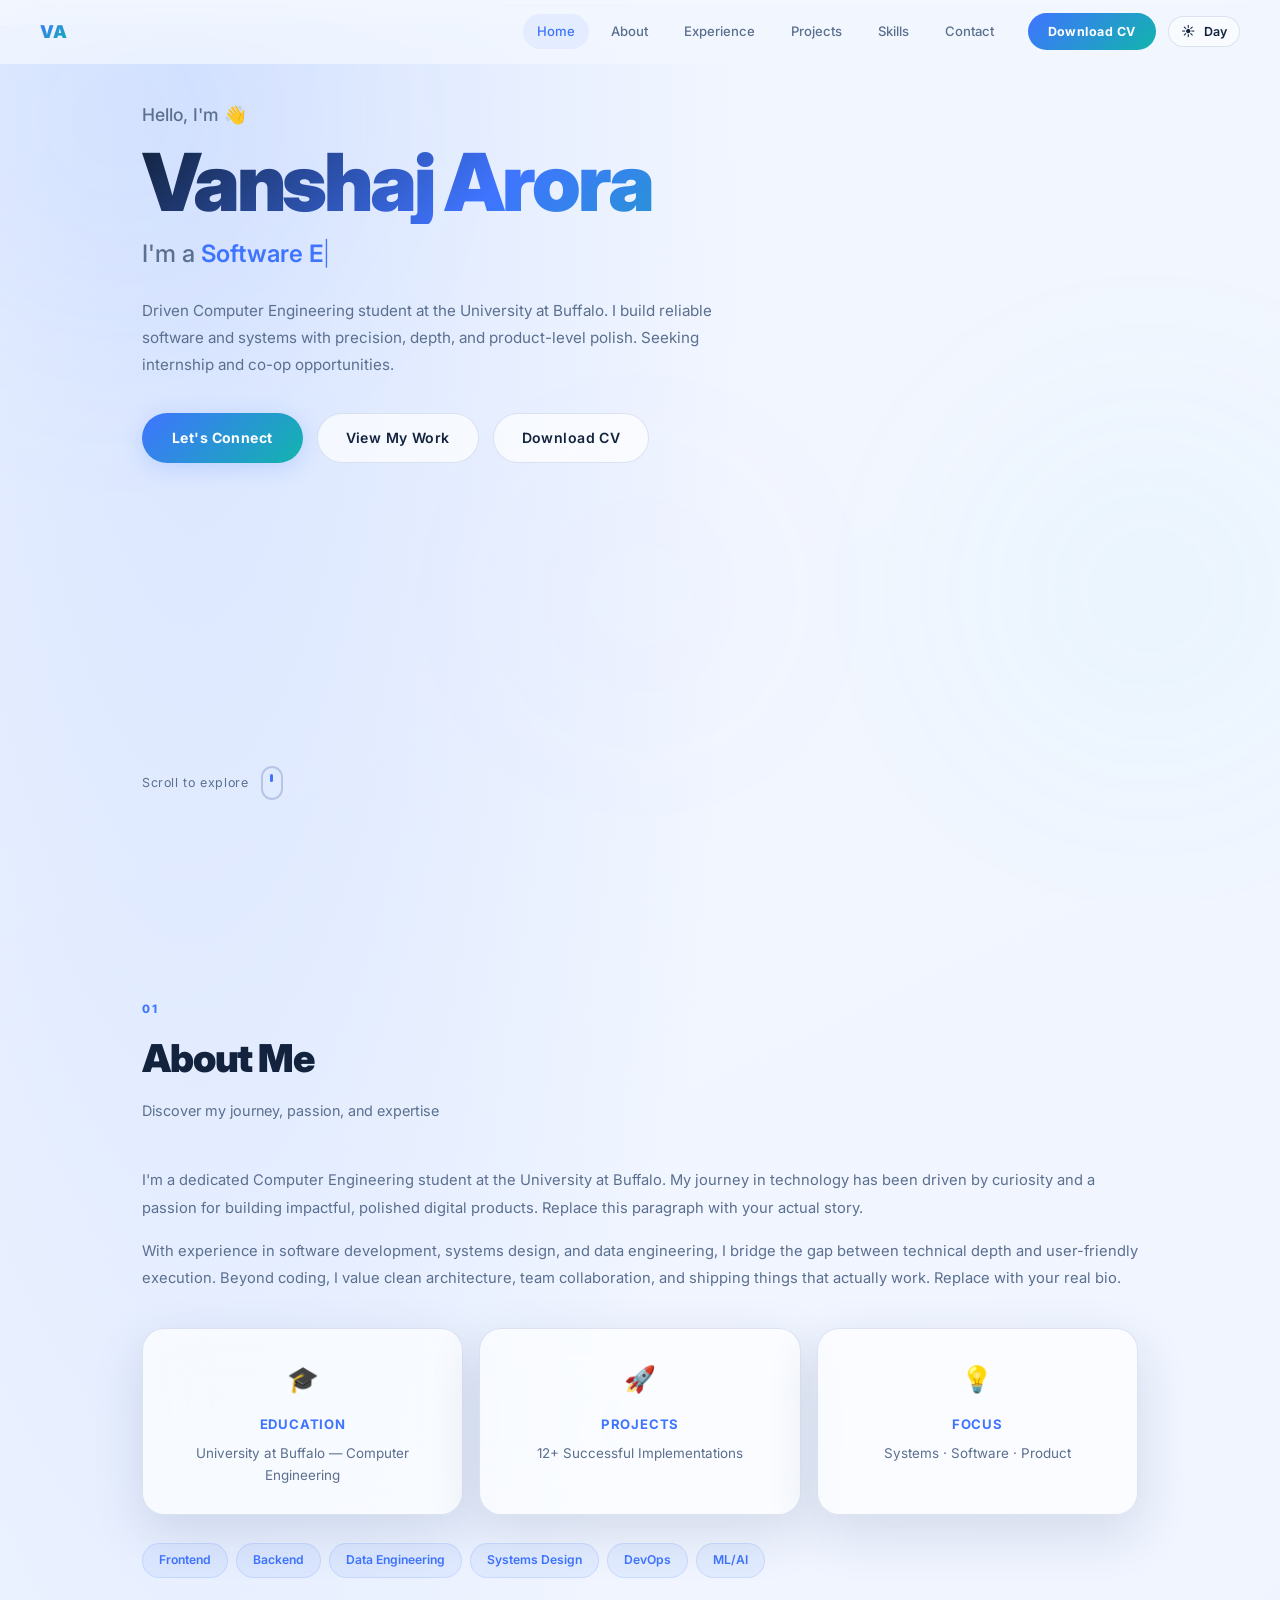
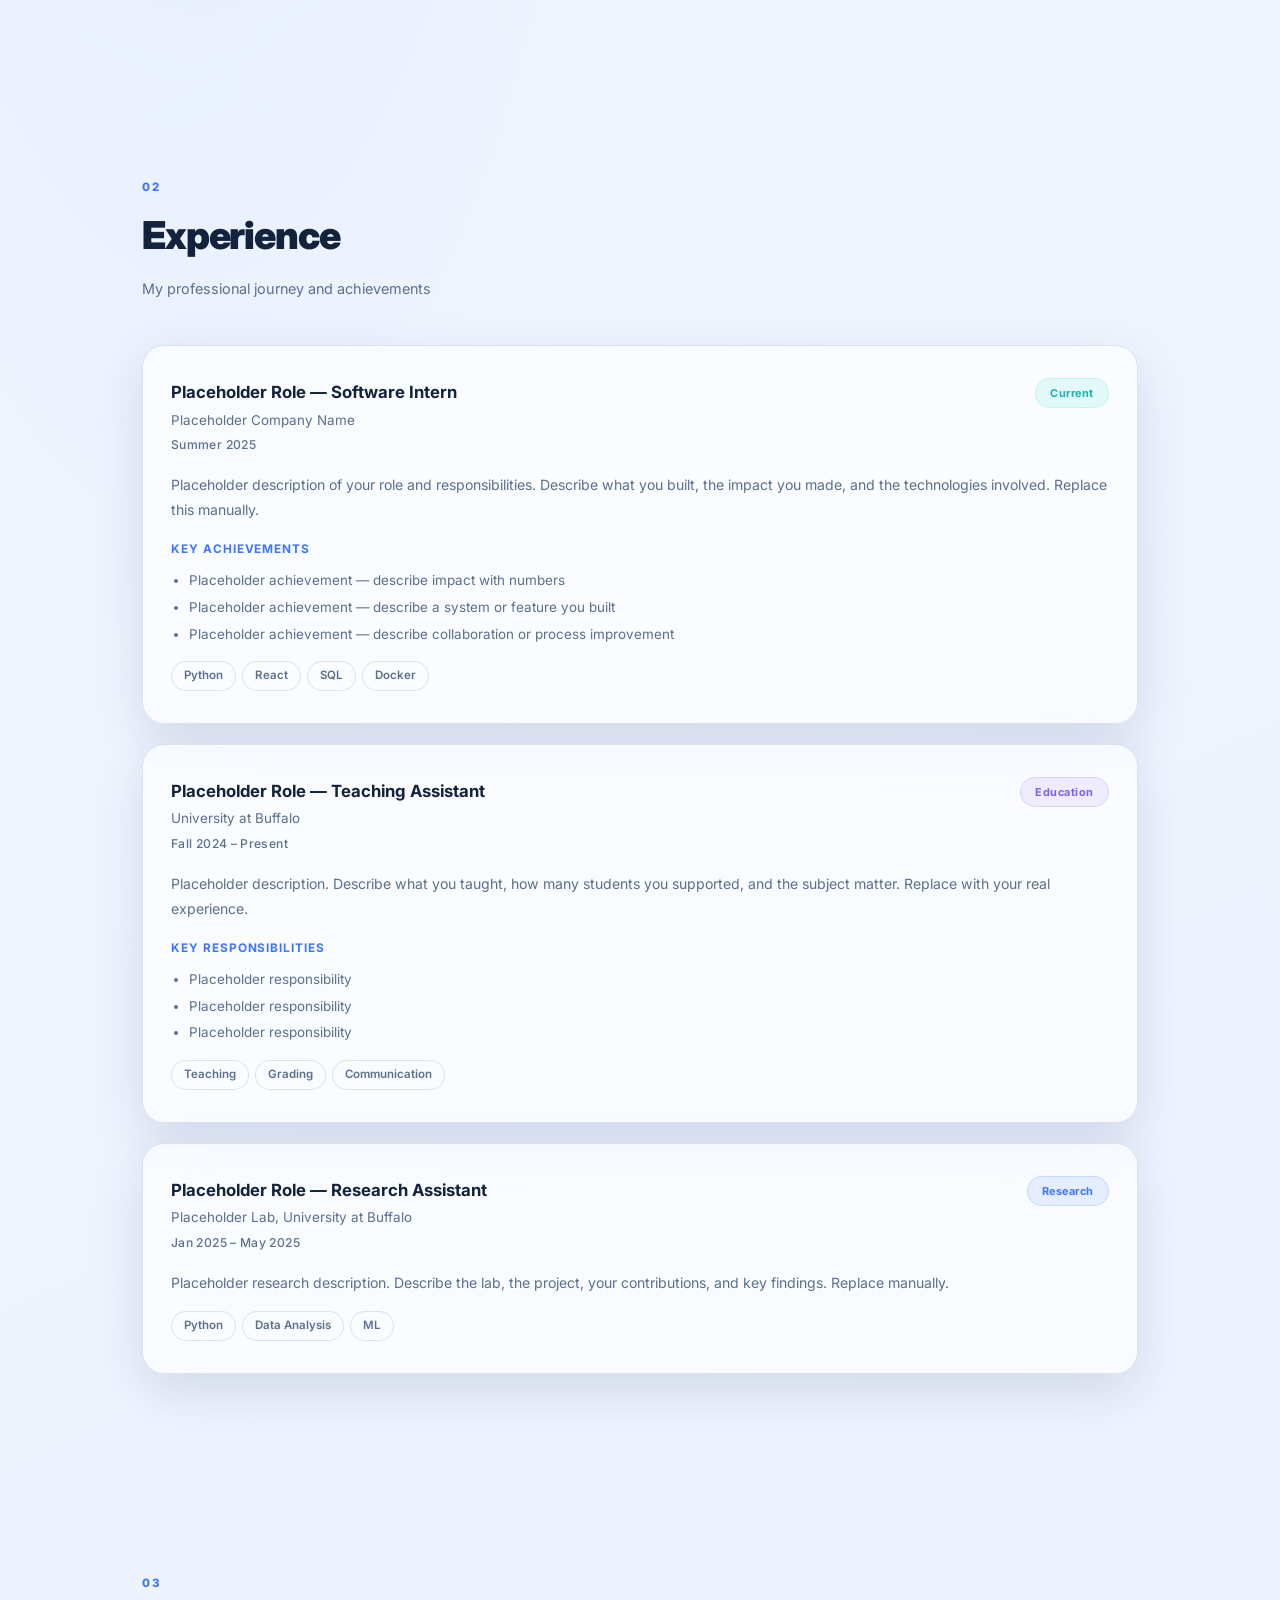
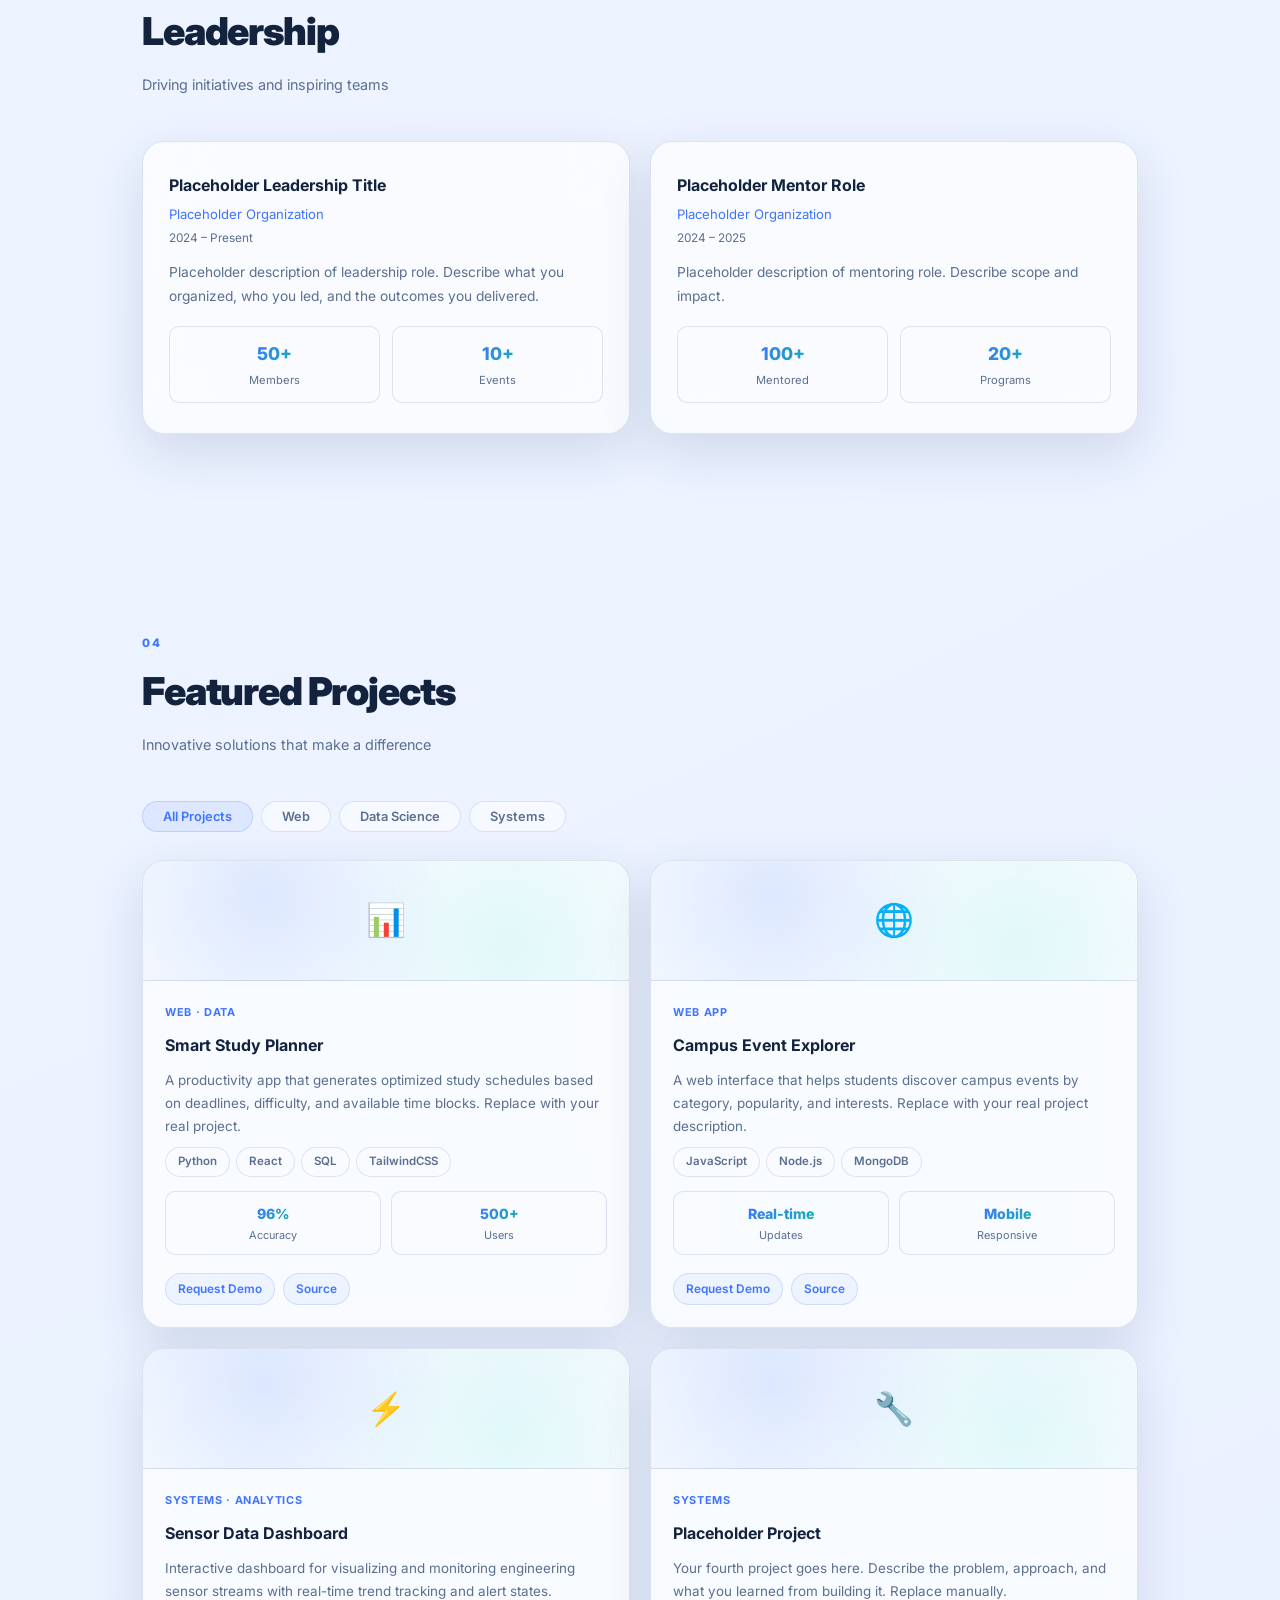
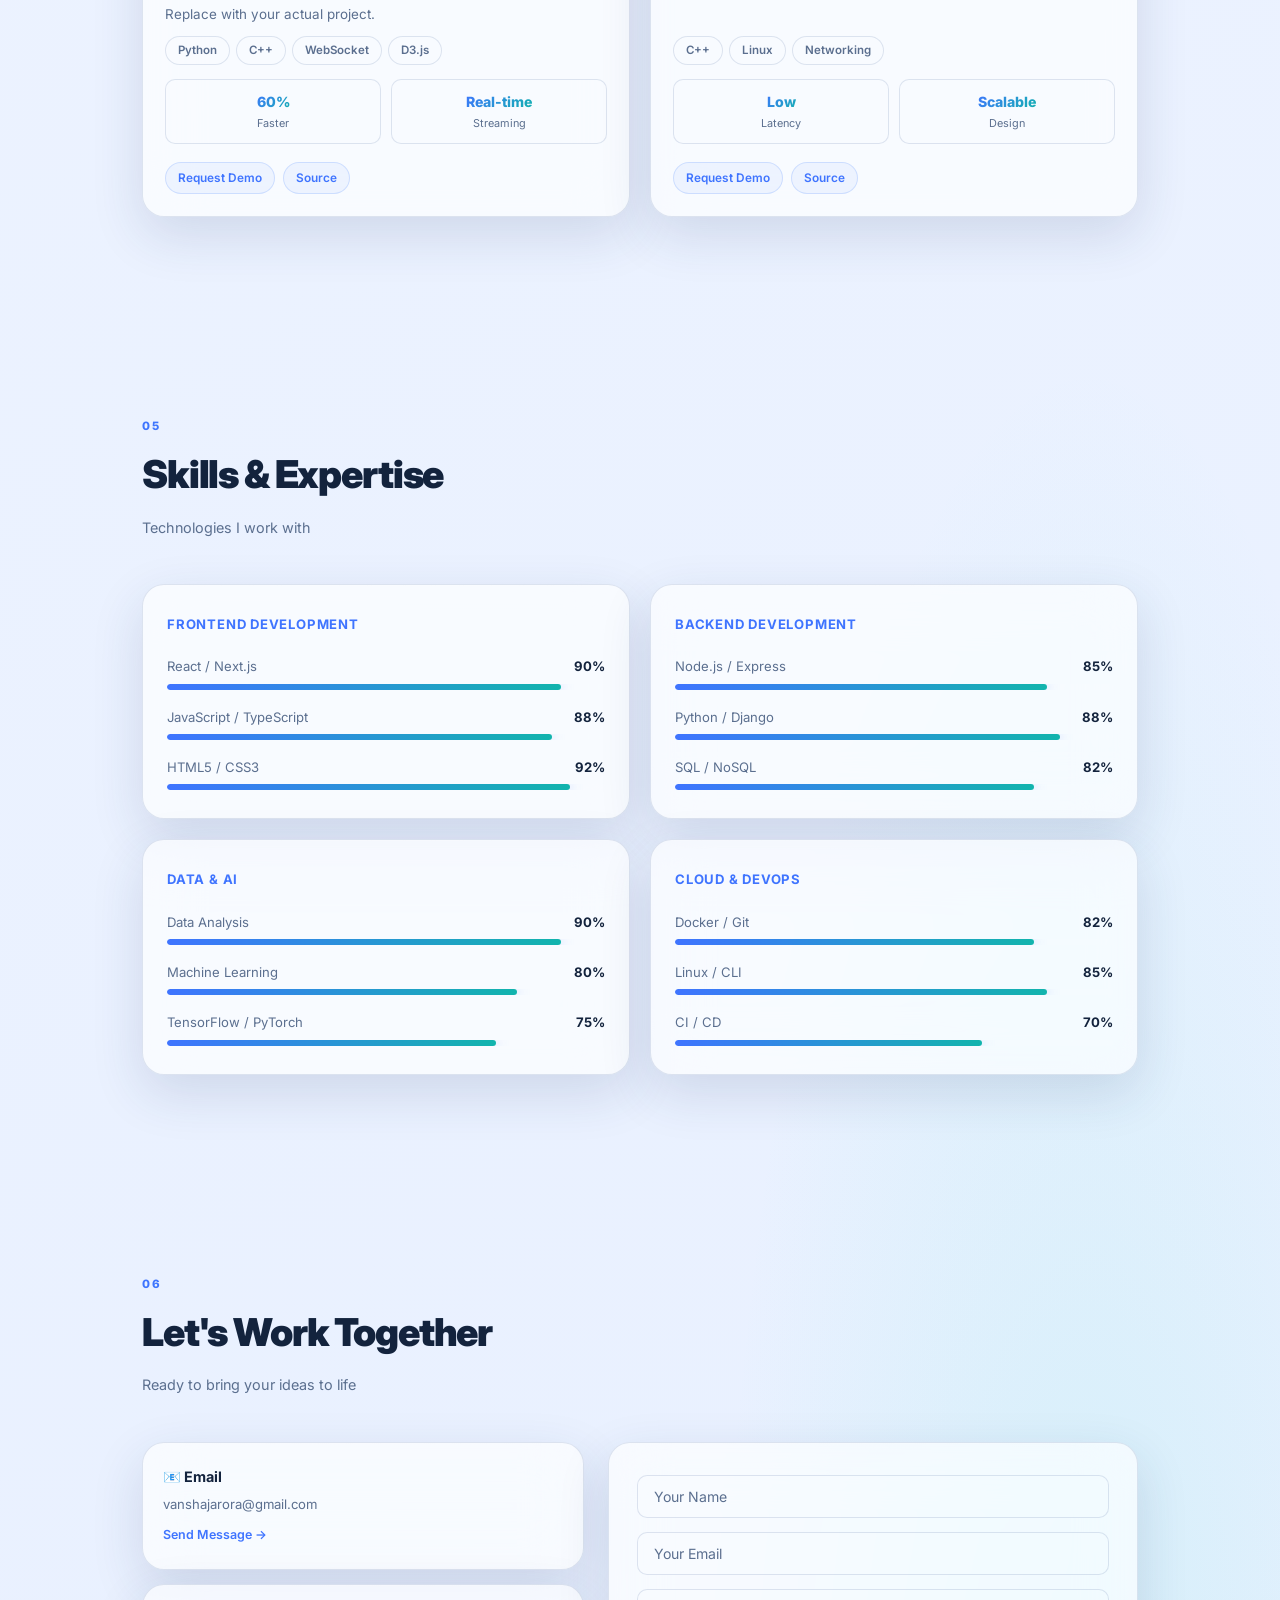
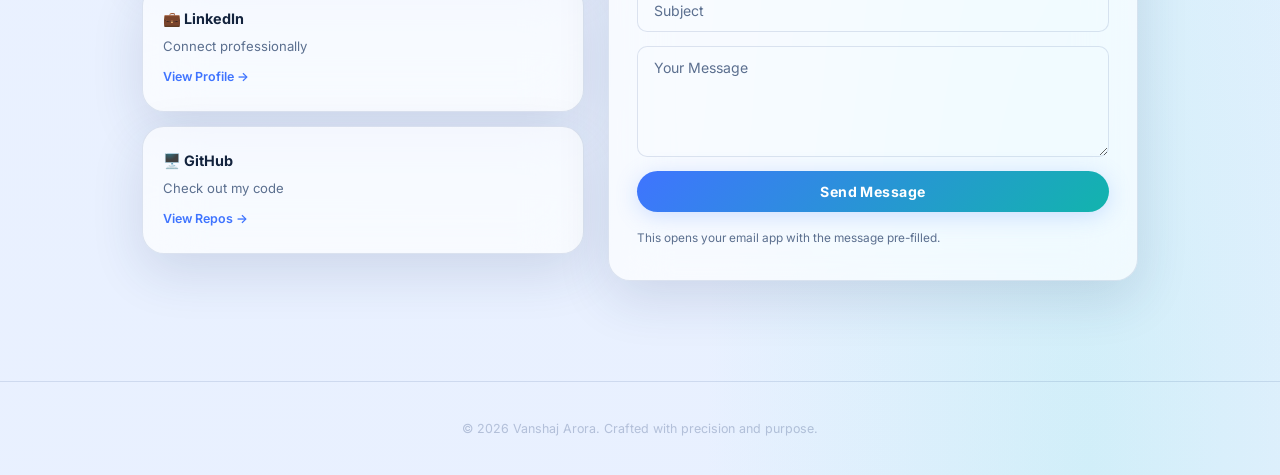
==== commit 3f32f6aa: "Update index.html" ====
--- a/index.html
+++ b/index.html
@@ -15,7 +15,7 @@
   <link rel="preconnect" href="https://fonts.googleapis.com">
   <link rel="preconnect" href="https://fonts.gstatic.com" crossorigin>
   <link href="https://fonts.googleapis.com/css2?family=Inter:wght@300;400;500;600;700;800;900&display=swap" rel="stylesheet">
-  <link rel="stylesheet" href="style.css">
+  <link rel="stylesheet" href="./style.css">
 </head>
 <body>
 
